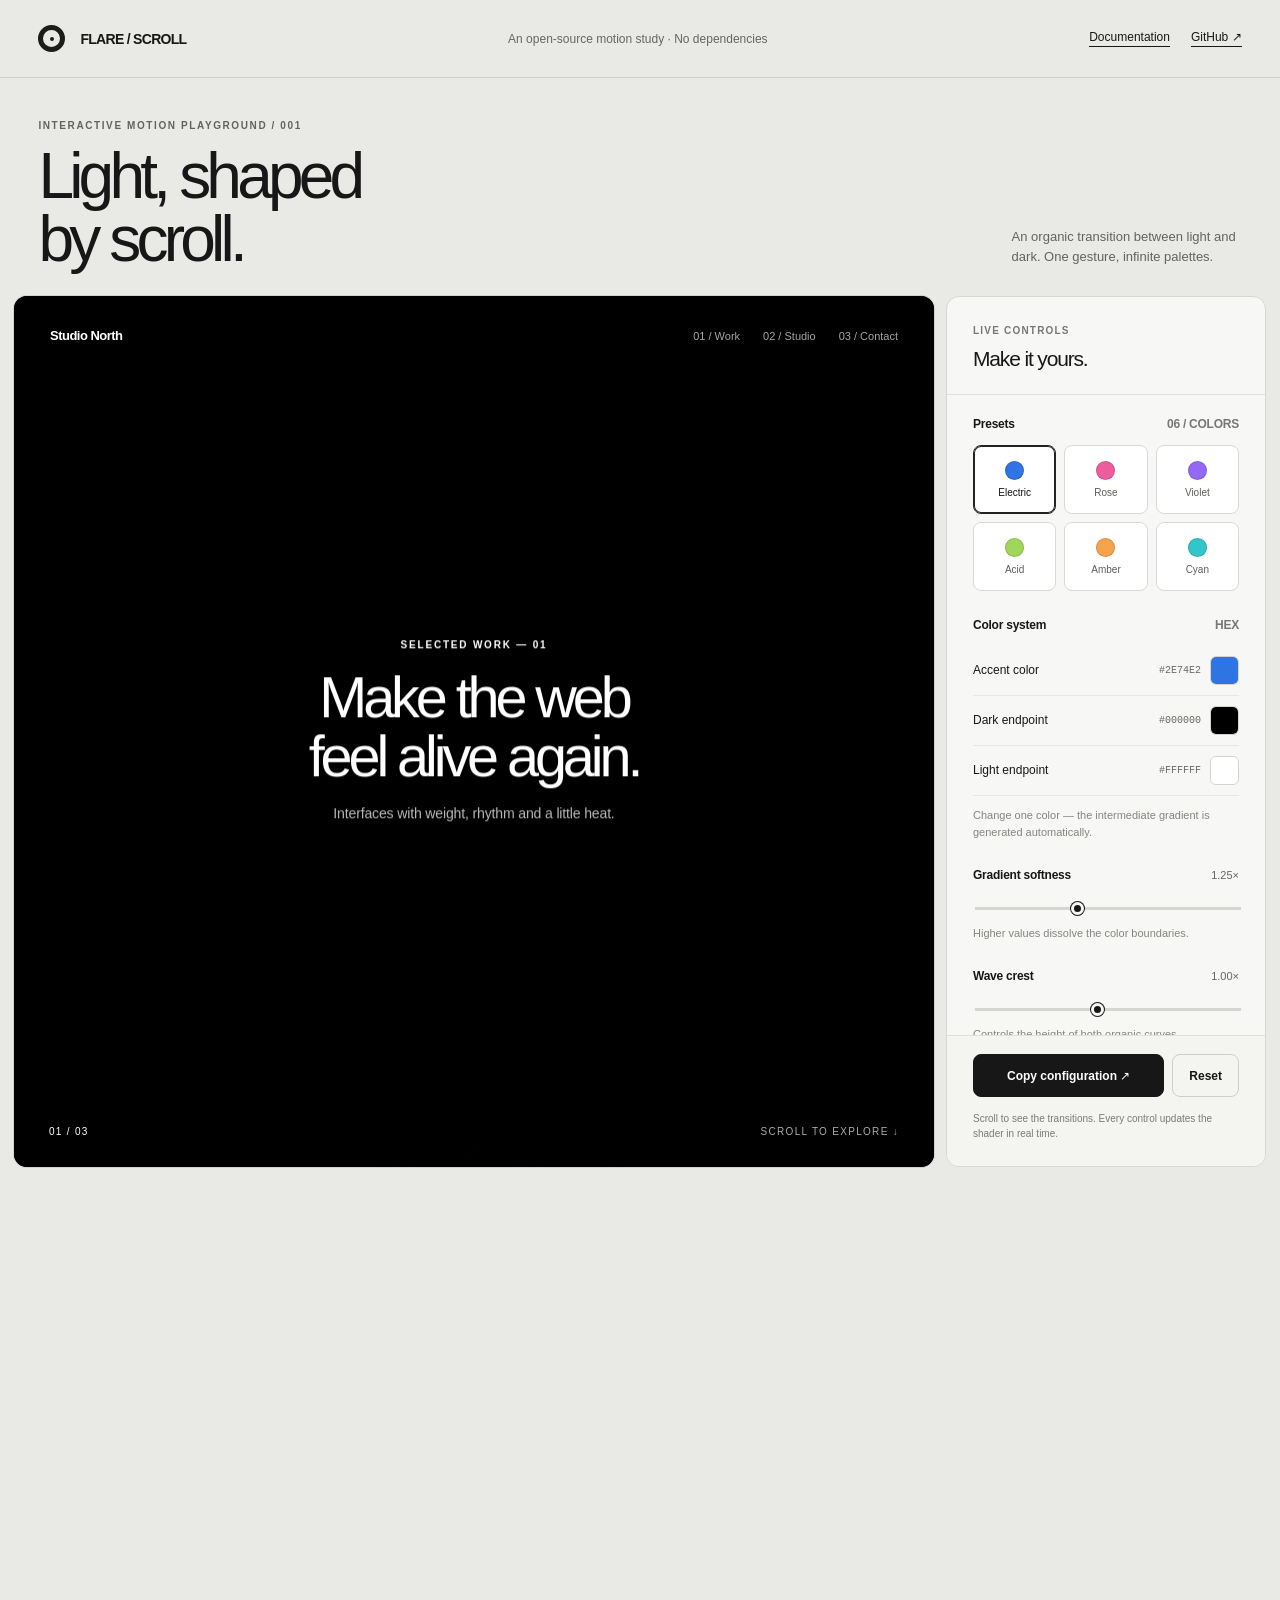
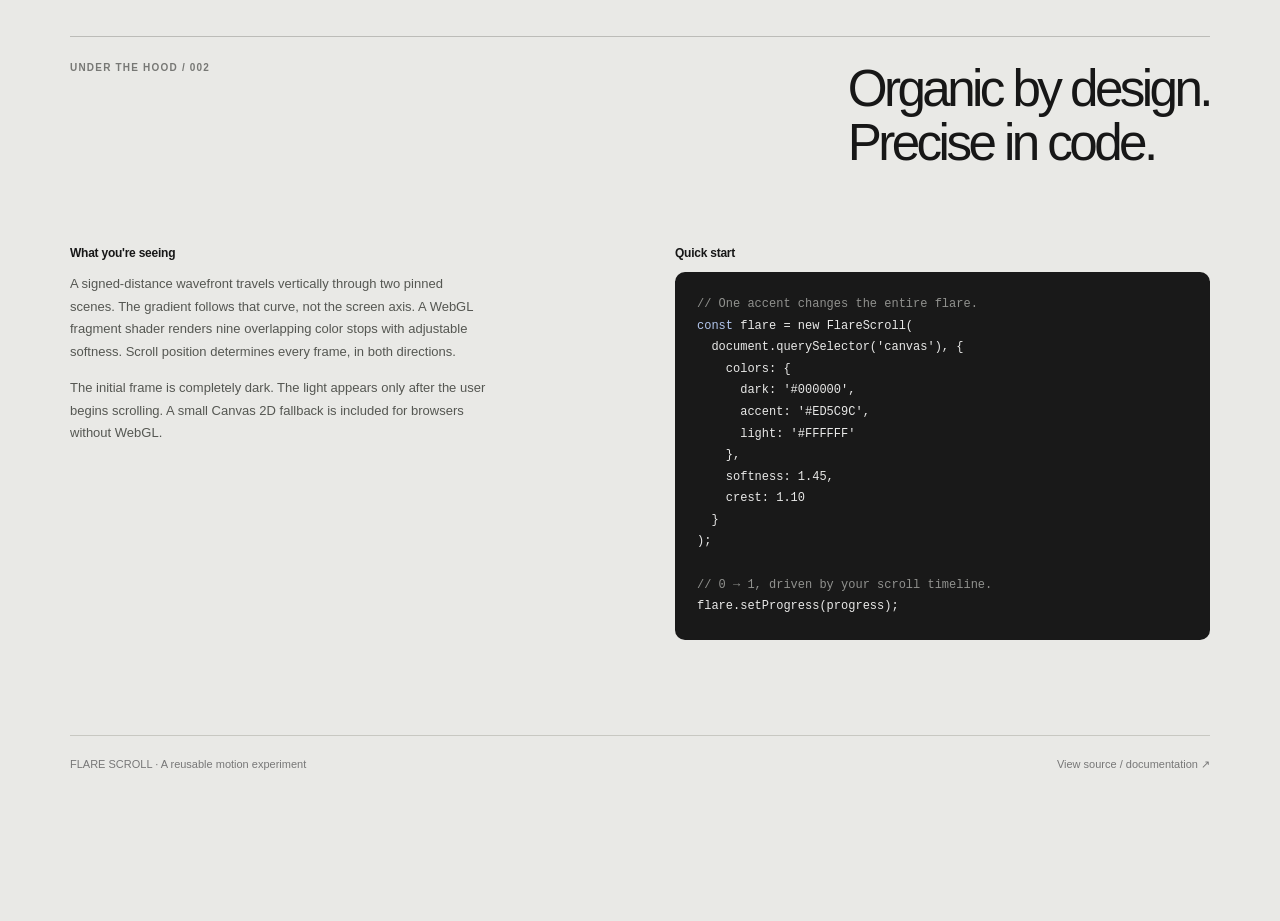
==== skills/flare-scroll/demo/index.html @ 9f3a473c "feat(flare-scroll): add customizable wave effect — demo/index.html" ====
<!doctype html>
<html lang="en">
<head>
  <meta charset="utf-8">
  <meta name="viewport" content="width=device-width, initial-scale=1">
  <meta name="theme-color" content="#e9e9e6">
  <meta name="description" content="Flare Scroll — a customizable, scroll-driven light wave. Explore palettes, adjust the crest, and copy the configuration.">
  <title>Flare Scroll — Interactive Motion Playground</title>
  <style>
    :root{font-family:Arial,Helvetica,sans-serif;color:#171717;background:#e9e9e6;font-synthesis:none;-webkit-font-smoothing:antialiased}
    *{box-sizing:border-box}html{scroll-behavior:auto}body{margin:0;overflow-x:hidden}button,input{font:inherit}button{cursor:pointer}a{color:inherit;text-decoration:none}
    :focus-visible{outline:2px solid #4067cc;outline-offset:4px}
    .topbar{height:78px;padding:0 clamp(20px,3vw,50px);display:flex;align-items:center;justify-content:space-between;gap:24px;border-bottom:1px solid #cececa}
    .identity{display:flex;align-items:center;gap:15px;font-weight:750;font-size:14px;letter-spacing:-.05em}.mark{width:27px;height:27px;border-radius:50%;border:5px solid #1c1c1b;display:block;position:relative}.mark:after{content:"";position:absolute;width:4px;height:4px;background:#1c1c1b;top:50%;left:50%;border-radius:50%;transform:translate(-50%,-50%)}
    .topbar-note{font-size:12px;color:#666762}.topbar-right{display:flex;align-items:center;gap:21px}.topbar-right a{font-size:12px;border-bottom:1px solid currentColor;padding-bottom:2px}
    .intro{padding:42px clamp(20px,3vw,50px) 26px;display:flex;align-items:end;justify-content:space-between;gap:24px}
    .intro h1{font-size:clamp(38px,5vw,78px);line-height:.98;font-weight:500;letter-spacing:-.075em;margin:0}.intro .descriptor{max-width:230px;font-size:13px;color:#62645f;line-height:1.55;margin-bottom:3px}
    .overline{color:#62645f;font-size:10px;text-transform:uppercase;letter-spacing:.16em;font-weight:700;margin-bottom:14px}
    .demo-track{height:490svh;position:relative;padding:0 14px}.demo-shell{height:calc(100svh - 29px);position:sticky;top:14px;display:grid;grid-template-columns:minmax(0,1fr) 320px;gap:12px}
    .scene{min-width:0;position:relative;overflow:hidden;isolation:isolate;border-radius:13px;background:#000;box-shadow:0 0 0 1px rgba(0,0,0,.1)}
    .scene canvas{position:absolute;inset:0;width:100%;height:100%;display:block}
    .scene-head{position:absolute;inset:0 0 auto;z-index:4;display:flex;align-items:center;justify-content:space-between;gap:20px;padding:32px 36px;color:var(--ink,#fff)}
    .scene-brand{font-size:13px;letter-spacing:-.04em;font-weight:700}.scene-nav{display:flex;gap:23px;font-size:11px}.scene-nav a{opacity:.65}.scene-nav a:hover{opacity:1}
    .scene-copy{position:absolute;z-index:2;top:50%;left:50%;width:min(90%,720px);text-align:center;transform:translate3d(-50%,-50%,0);opacity:0;pointer-events:none;will-change:opacity,transform,filter}
    .scene-copy.light{color:#fff}.scene-copy.dark{color:#0a0a0a}.scene-eyebrow{font-size:10px;text-transform:uppercase;letter-spacing:.18em;font-weight:700;margin:0 0 18px}
    .scene-copy h2{font-size:clamp(36px,4.5vw,78px);line-height:1.03;letter-spacing:-.071em;font-weight:500;margin:0}.scene-copy p:last-child{font-size:clamp(12px,1.1vw,15px);opacity:.72;letter-spacing:-.012em;line-height:1.55;margin:16px auto 0}
    .scene-footer{position:absolute;z-index:4;bottom:30px;left:35px;right:35px;display:flex;justify-content:space-between;color:var(--ink,#fff);gap:20px;font-size:10px;text-transform:uppercase;letter-spacing:.13em}.scene-footer span:last-child{opacity:.67}
    .panel{background:#f7f7f5;border:1px solid #d6d6d2;border-radius:13px;display:flex;flex-direction:column;overflow:hidden}
    .panel-top{padding:28px 26px 22px;border-bottom:1px solid #dfdfdb;display:flex;justify-content:space-between;align-items:start;gap:12px}
    .panel-top h2{margin:0;font-size:21px;line-height:1.15;font-weight:500;letter-spacing:-.055em}.micro{font-size:10px;color:#777875;letter-spacing:.12em;text-transform:uppercase;font-weight:700}
    .panel-body{padding:22px 26px;overflow:auto;flex:1;scrollbar-width:thin}.field{margin-bottom:27px}.field-title{display:flex;align-items:center;justify-content:space-between;margin-bottom:14px;gap:12px}
    .field-title label,.field-title span{font-size:12px;font-weight:650;letter-spacing:-.02em}.field-title output{font-size:11px;font-variant-numeric:tabular-nums;color:#666}
    .preset-grid{display:grid;grid-template-columns:repeat(3,1fr);gap:8px}.preset{border:1px solid #d9d9d5;background:#fff;border-radius:8px;padding:10px 6px 9px;text-align:center;min-height:69px;display:flex;flex-direction:column;align-items:center;justify-content:center;gap:7px;font-size:10px;color:#5d5e5a;transition:border-color .15s}
    .preset:hover{border-color:#9a9a96}.preset[aria-pressed=true]{border-color:#222;box-shadow:inset 0 0 0 1px #222;color:#151515}.swatch{width:19px;height:19px;border-radius:50%;display:block;border:1px solid rgba(0,0,0,.13)}
    .color-row{display:grid;grid-template-columns:1fr auto;align-items:center;padding:10px 0;border-bottom:1px solid #e7e7e3;gap:12px}.color-row label{font-size:12px}.color-item{display:flex;align-items:center;gap:9px}.hex-text{font-family:ui-monospace,Menlo,monospace;font-size:10px;color:#686864}.color-input{appearance:none;padding:0;border:1px solid #d3d3cf;width:29px;height:29px;border-radius:6px;overflow:hidden;background:none;cursor:pointer}.color-input::-webkit-color-swatch-wrapper{padding:0}.color-input::-webkit-color-swatch{border:0;border-radius:4px}.color-input::-moz-color-swatch{border:0}
    .range{appearance:none;width:100%;height:3px;background:#d5d5d2;outline:none;border-radius:0;cursor:pointer;accent-color:#252525}.range::-webkit-slider-thumb{appearance:none;width:13px;height:13px;background:#171717;border-radius:50%;border:3px solid #f7f7f5;box-shadow:0 0 0 1px #171717}.range::-moz-range-thumb{width:10px;height:10px;background:#171717;border-radius:50%;border:2px solid #f7f7f5}
    .field-hint{font-size:11px;color:#858681;line-height:1.55;margin-top:11px}
    .panel-bottom{padding:18px 26px 25px;border-top:1px solid #dfdfdb;background:#f4f4f1}.btn-row{display:grid;grid-template-columns:1fr auto;gap:8px}.primary,.secondary,.toggle-panel{min-height:43px;border-radius:8px;font-size:12px;font-weight:650}.primary{border:1px solid #171717;background:#171717;color:#fff}.primary:hover{background:#303030}.secondary{border:1px solid #cececa;background:transparent;color:#171717;padding:0 16px}.secondary:hover{background:#e9e9e5}
    #close-panel{display:none}.panel-footnote{font-size:10px;line-height:1.5;color:#7a7b76;margin:14px 0 0}.toggle-panel{display:none}
    .track-anchor{position:absolute;left:0;height:1px;width:1px;pointer-events:none}.track-anchor.one{top:0}.track-anchor.two{top:43%}.track-anchor.three{top:84%}
    .docs{max-width:1200px;margin:0 auto;padding:130px 30px 150px}.docs-head{border-top:1px solid #bcbcb8;padding-top:25px;display:flex;justify-content:space-between;gap:30px}.docs h2{margin:0;font-size:clamp(32px,4vw,60px);line-height:1.04;letter-spacing:-.07em;font-weight:500;max-width:650px}.docs-body{display:grid;grid-template-columns:1fr 1fr;gap:70px;margin-top:65px}.docs-body p{font-size:13px;line-height:1.75;color:#555752;max-width:420px}.docs-body h3{font-size:12px;letter-spacing:-.02em}.code-box{background:#191919;color:#e9e9e8;border-radius:10px;padding:22px;font-size:12px;overflow:auto;line-height:1.8;font-family:ui-monospace,SFMono-Regular,Menlo,monospace;white-space:pre}.code-box .c{color:#90918e}.code-box .k{color:#b2c6ed}.bottom-line{border-top:1px solid #c8c8c2;padding-top:22px;margin-top:95px;display:flex;justify-content:space-between;gap:20px;font-size:11px;color:#777}
    @media(max-width:990px){.demo-shell{grid-template-columns:minmax(0,1fr) 290px}.scene-head{padding:24px}.scene-footer{left:24px;right:24px}.intro .descriptor{max-width:190px}.panel-top,.panel-body,.panel-bottom{padding-left:18px;padding-right:18px}}
    @media(max-width:760px){.topbar{height:64px;padding:0 18px}.topbar-note{display:none}.intro{padding:31px 18px 25px}.intro h1{font-size:clamp(40px,9vw,60px)}.intro .descriptor{display:none}.demo-track{padding:0 8px}.demo-shell{grid-template-columns:1fr;height:calc(100svh - 16px);top:8px}.scene{border-radius:11px}.scene-head{padding:22px}.scene-footer{bottom:25px;left:22px;right:22px}.scene-copy h2{font-size:clamp(36px,8.2vw,64px)}.panel{position:absolute;z-index:10;right:10px;left:10px;bottom:10px;top:auto;max-height:calc(100% - 30px);transform:translateY(calc(100% + 16px));transition:transform .24s ease;box-shadow:0 16px 50px rgba(0,0,0,.28)}.panel.open{transform:translateY(0)}.panel-body{max-height:55svh}.toggle-panel{display:block;position:absolute;z-index:9;bottom:18px;left:50%;transform:translateX(-50%);padding:0 19px;color:#191919;background:#f7f7f5;border:1px solid #bbbdb9;box-shadow:0 4px 20px rgba(0,0,0,.16)}.toggle-panel[aria-expanded=true]{visibility:hidden}#close-panel{display:block}.panel-top{padding-top:20px}.docs{padding:90px 20px}.docs-body{grid-template-columns:1fr;gap:26px;margin-top:35px}.docs-head{display:block}.docs h2{margin-top:20px}}
    @media(prefers-reduced-motion:reduce){.panel{transition:none}.preset{transition:none}}
  </style>
</head>
<body>
  <header class="topbar"><div class="identity"><span class="mark" aria-hidden="true"></span><span>FLARE / SCROLL</span></div><div class="topbar-note">An open-source motion study · No dependencies</div><div class="topbar-right"><a href="#how-it-works">Documentation</a><a href="https://github.com/annademeshko/vibecoding-toolkit/tree/main/skills/flare-scroll" target="_blank" rel="noopener noreferrer">GitHub ↗</a></div></header>
  <div class="intro"><div><div class="overline">Interactive motion playground / 001</div><h1>Light, shaped<br>by scroll.</h1></div><div class="descriptor">An organic transition between light and dark. One gesture, infinite palettes.</div></div>
  <section class="demo-track" id="track" aria-label="Scroll animation playground">
    <span class="track-anchor one" id="scene-one"></span><span class="track-anchor two" id="scene-two"></span><span class="track-anchor three" id="scene-three"></span>
    <div class="demo-shell">
      <div class="scene" id="scene"><canvas id="flare" aria-hidden="true"></canvas>
        <div class="scene-head" id="scene-head"><div class="scene-brand">Studio North</div><nav class="scene-nav" aria-label="Demo scenes"><a href="#scene-one">01 / Work</a><a href="#scene-two">02 / Studio</a><a href="#scene-three">03 / Contact</a></nav></div>
        <div class="scene-copy light" id="copy-1"><p class="scene-eyebrow">Selected work — 01</p><h2>Make the web<br>feel alive again.</h2><p>Interfaces with weight, rhythm and a little heat.</p></div>
        <div class="scene-copy dark" id="copy-2"><p class="scene-eyebrow">Studio notes — 02</p><h2>For people who<br>sweat the details.</h2><p>The small things are the big things.</p></div>
        <div class="scene-copy light" id="copy-3"><p class="scene-eyebrow">Next chapter — 03</p><h2>Good things<br>take shape.</h2><p>Feel the difference when everything flows.</p></div>
        <div class="scene-footer" id="scene-footer"><span id="scene-index">01 / 03</span><span id="scene-status">Scroll to explore ↓</span></div>
      </div>
      <button type="button" class="toggle-panel" id="toggle-panel" aria-expanded="false" aria-controls="controls">Customize effect ↗</button>
      <aside class="panel" id="controls" aria-label="Effect settings">
        <div class="panel-top"><div><div class="micro" style="margin-bottom:11px">Live controls</div><h2>Make it yours.</h2></div><button class="secondary" id="close-panel" type="button" style="padding:0 10px;min-height:29px" aria-label="Close controls">×</button></div>
        <div class="panel-body">
          <section class="field" aria-labelledby="palettes-label"><div class="field-title"><span id="palettes-label">Presets</span><span class="micro">06 / colors</span></div><div class="preset-grid" id="presets">
            <button class="preset" type="button" data-preset="blue" aria-pressed="true"><span class="swatch" style="background:#2e74e2"></span>Electric</button>
            <button class="preset" type="button" data-preset="rose" aria-pressed="false"><span class="swatch" style="background:#ed5c9c"></span>Rose</button>
            <button class="preset" type="button" data-preset="violet" aria-pressed="false"><span class="swatch" style="background:#9368f5"></span>Violet</button>
            <button class="preset" type="button" data-preset="acid" aria-pressed="false"><span class="swatch" style="background:#a1d65b"></span>Acid</button>
            <button class="preset" type="button" data-preset="amber" aria-pressed="false"><span class="swatch" style="background:#f5a34c"></span>Amber</button>
            <button class="preset" type="button" data-preset="cyan" aria-pressed="false"><span class="swatch" style="background:#32c6cb"></span>Cyan</button>
          </div></section>
          <section class="field" aria-label="Custom colors"><div class="field-title"><span>Color system</span><span class="micro">HEX</span></div>
            <div class="color-row"><label for="accent">Accent color</label><div class="color-item"><span class="hex-text" id="accent-hex">#2E74E2</span><input class="color-input" type="color" id="accent" value="#2e74e2"></div></div>
            <div class="color-row"><label for="dark">Dark endpoint</label><div class="color-item"><span class="hex-text" id="dark-hex">#000000</span><input class="color-input" type="color" id="dark" value="#000000"></div></div>
            <div class="color-row"><label for="light">Light endpoint</label><div class="color-item"><span class="hex-text" id="light-hex">#FFFFFF</span><input class="color-input" type="color" id="light" value="#ffffff"></div></div>
            <p class="field-hint">Change one color — the intermediate gradient is generated automatically.</p>
          </section>
          <section class="field"><div class="field-title"><label for="softness">Gradient softness</label><output id="softness-value" for="softness">1.25×</output></div><input class="range" id="softness" type="range" min="0.55" max="2.4" value="1.25" step="0.05"><p class="field-hint">Higher values dissolve the color boundaries.</p></section>
          <section class="field" style="margin-bottom:4px"><div class="field-title"><label for="crest">Wave crest</label><output id="crest-value" for="crest">1.00×</output></div><input class="range" id="crest" type="range" min="0.45" max="1.65" value="1" step="0.05"><p class="field-hint">Controls the height of both organic curves.</p></section>
        </div>
        <div class="panel-bottom"><div class="btn-row"><button class="primary" id="copy-config" type="button">Copy configuration ↗</button><button class="secondary" id="reset" type="button">Reset</button></div><p class="panel-footnote">Scroll to see the transitions. Every control updates the shader in real time.</p></div>
      </aside>
    </div>
  </section>
  <section class="docs" id="how-it-works"><div class="docs-head"><span class="micro">Under the hood / 002</span><h2>Organic by design.<br>Precise in code.</h2></div>
    <div class="docs-body"><div><h3>What you're seeing</h3><p>A signed-distance wavefront travels vertically through two pinned scenes. The gradient follows that curve, not the screen axis. A WebGL fragment shader renders nine overlapping color stops with adjustable softness. Scroll position determines every frame, in both directions.</p><p>The initial frame is completely dark. The light appears only after the user begins scrolling. A small Canvas 2D fallback is included for browsers without WebGL.</p></div>
      <div><h3>Quick start</h3><div class="code-box"><span class="c">// One accent changes the entire flare.</span>
<span class="k">const</span> flare = new FlareScroll(
  document.querySelector('canvas'), {
    colors: {
      dark: '#000000',
      accent: '#ED5C9C',
      light: '#FFFFFF'
    },
    softness: 1.45,
    crest: 1.10
  }
);

<span class="c">// 0 → 1, driven by your scroll timeline.</span>
flare.setProgress(progress);</div></div></div>
    <div class="bottom-line"><span>FLARE SCROLL · A reusable motion experiment</span><a href="https://github.com/annademeshko/vibecoding-toolkit/tree/main/skills/flare-scroll" target="_blank" rel="noopener noreferrer">View source / documentation ↗</a></div>
  </section>
  <script src="../src/flare-scroll.js"></script>
  <script>
    (()=>{
      'use strict';
      const $=id=>document.getElementById(id);
      const presets={blue:'#2E74E2',rose:'#ED5C9C',violet:'#9368F5',acid:'#A1D65B',amber:'#F5A34C',cyan:'#32C6CB'};
      const colors={dark:'#000000',accent:'#2E74E2',light:'#FFFFFF'};
      const engine=new FlareScroll($('flare'),{colors});
      const track=$('track'),head=$('scene-head'),footer=$('scene-footer'),scenes=[$('copy-1'),$('copy-2'),$('copy-3')];
      const reduceMotion=window.matchMedia('(prefers-reduced-motion: reduce)').matches;
      const clamp=(n,a=0,b=1)=>Math.max(a,Math.min(b,n));
      const ease=(a,b,p)=>{let t=clamp((p-a)/(b-a));return t*t*(3-2*t)};
      let target=0,progress=0,previous=0;
      function updateTarget(){
        const rect=track.getBoundingClientRect();
        target=clamp(-rect.top/Math.max(1,rect.height-window.innerHeight));
      }
      function position(el,opacity,move,blur,scale=1){
        el.style.opacity=opacity.toFixed(3);
        el.style.transform=`translate3d(-50%,calc(-50% + ${move.toFixed(1)}px),0) scale(${scale})`;
        el.style.filter=`blur(${blur.toFixed(2)}px)`;
        el.setAttribute('aria-hidden',opacity<.04?'true':'false');
      }
      function setCopy(p){
        const h=ease(.105,.294,p);position(scenes[0],1-ease(.13,.25,p),-230*h,0);
        const in2=ease(.392,.463,p),out2=ease(.551,.630,p);
        position(scenes[1],in2*(1-out2),46*(1-in2)-210*out2,18*(1-in2)+4*out2,.982+.018*in2);
        const in3=ease(.745,.838,p);position(scenes[2],in3,35*(1-in3),20*(1-in3),.98+.02*in3);
        const ink=p>=.411&&p<.792?'#151515':'#FFFFFF';
        head.style.setProperty('--ink',ink);footer.style.setProperty('--ink',ink);
        $('scene-index').textContent=p<.43?'01 / 03':p<.81?'02 / 03':'03 / 03';
        $('scene-status').textContent=p<.025?'SCROLL TO EXPLORE ↓':p>=.98?'END OF TRANSITION':'SCROLL DRIVEN / '+Math.round(p*100)+'%';
      }
      function frame(now){
        const dt=Math.min(64,now-(previous||now));previous=now;
        const blend=reduceMotion?1:1-Math.exp(-dt/1000*12.5);
        progress+=(target-progress)*blend;
        if(Math.abs(target-progress)<.0001)progress=target;
        engine.setProgress(progress);setCopy(progress);requestAnimationFrame(frame);
      }
      const labels=['dark','accent','light'];
      function syncColors(){
        engine.setColors(colors);
        labels.forEach(k=>{$(k).value=colors[k];$(k+'-hex').textContent=colors[k].toUpperCase()});
        document.querySelectorAll('[data-preset]').forEach(b=>b.setAttribute('aria-pressed',String(colors.accent.toLowerCase()===presets[b.dataset.preset].toLowerCase())));
      }
      labels.forEach(k=>$(k).addEventListener('input',e=>{colors[k]=e.target.value.toUpperCase();syncColors()}));
      document.querySelectorAll('[data-preset]').forEach(b=>b.addEventListener('click',()=>{colors.accent=presets[b.dataset.preset];syncColors()}));
      $('softness').addEventListener('input',e=>{engine.setSoftness(e.target.value);$('softness-value').value=Number(e.target.value).toFixed(2)+'×'});
      $('crest').addEventListener('input',e=>{engine.setCrest(e.target.value);$('crest-value').value=Number(e.target.value).toFixed(2)+'×'});
      $('reset').addEventListener('click',()=>{
        Object.assign(colors,{dark:'#000000',accent:'#2E74E2',light:'#FFFFFF'});
        $('softness').value=1.25;$('crest').value=1;
        $('softness-value').value='1.25×';$('crest-value').value='1.00×';
        engine.setSoftness(1.25).setCrest(1);syncColors();
      });
      $('copy-config').addEventListener('click',async()=>{
        const s=`const flare = new FlareScroll(document.querySelector('#flare'), {\n  colors: ${JSON.stringify(colors,null,2).replace(/\n/g,'\n  ')},\n  softness: ${Number($('softness').value).toFixed(2)},\n  crest: ${Number($('crest').value).toFixed(2)}\n});\n// Update on scroll: flare.setProgress(progress);`;
        try{await navigator.clipboard.writeText(s);$('copy-config').textContent='Copied ✓'}
        catch(err){const t=document.createElement('textarea');t.value=s;document.body.append(t);t.select();document.execCommand('copy');t.remove();$('copy-config').textContent='Copied ✓'}
        setTimeout(()=>$('copy-config').textContent='Copy configuration ↗',1700);
      });
      const toggle=$('toggle-panel'),panel=$('controls');
      function panelOpen(open){panel.classList.toggle('open',open);toggle.setAttribute('aria-expanded',String(open));if(open)$('accent').focus();else toggle.focus();}
      toggle.addEventListener('click',()=>panelOpen(true));$('close-panel').addEventListener('click',()=>panelOpen(false));
      document.addEventListener('keydown',e=>{if(e.key==='Escape'&&panel.classList.contains('open'))panelOpen(false)});
      window.addEventListener('scroll',updateTarget,{passive:true});
      window.addEventListener('resize',()=>{engine.resize();updateTarget()},{passive:true});
      if('ResizeObserver'in window)new ResizeObserver(()=>engine.resize()).observe($('scene'));
      document.addEventListener('visibilitychange',()=>{previous=0});
      updateTarget();progress=target;setCopy(progress);requestAnimationFrame(frame);
    })();
  </script>
</body>
</html>
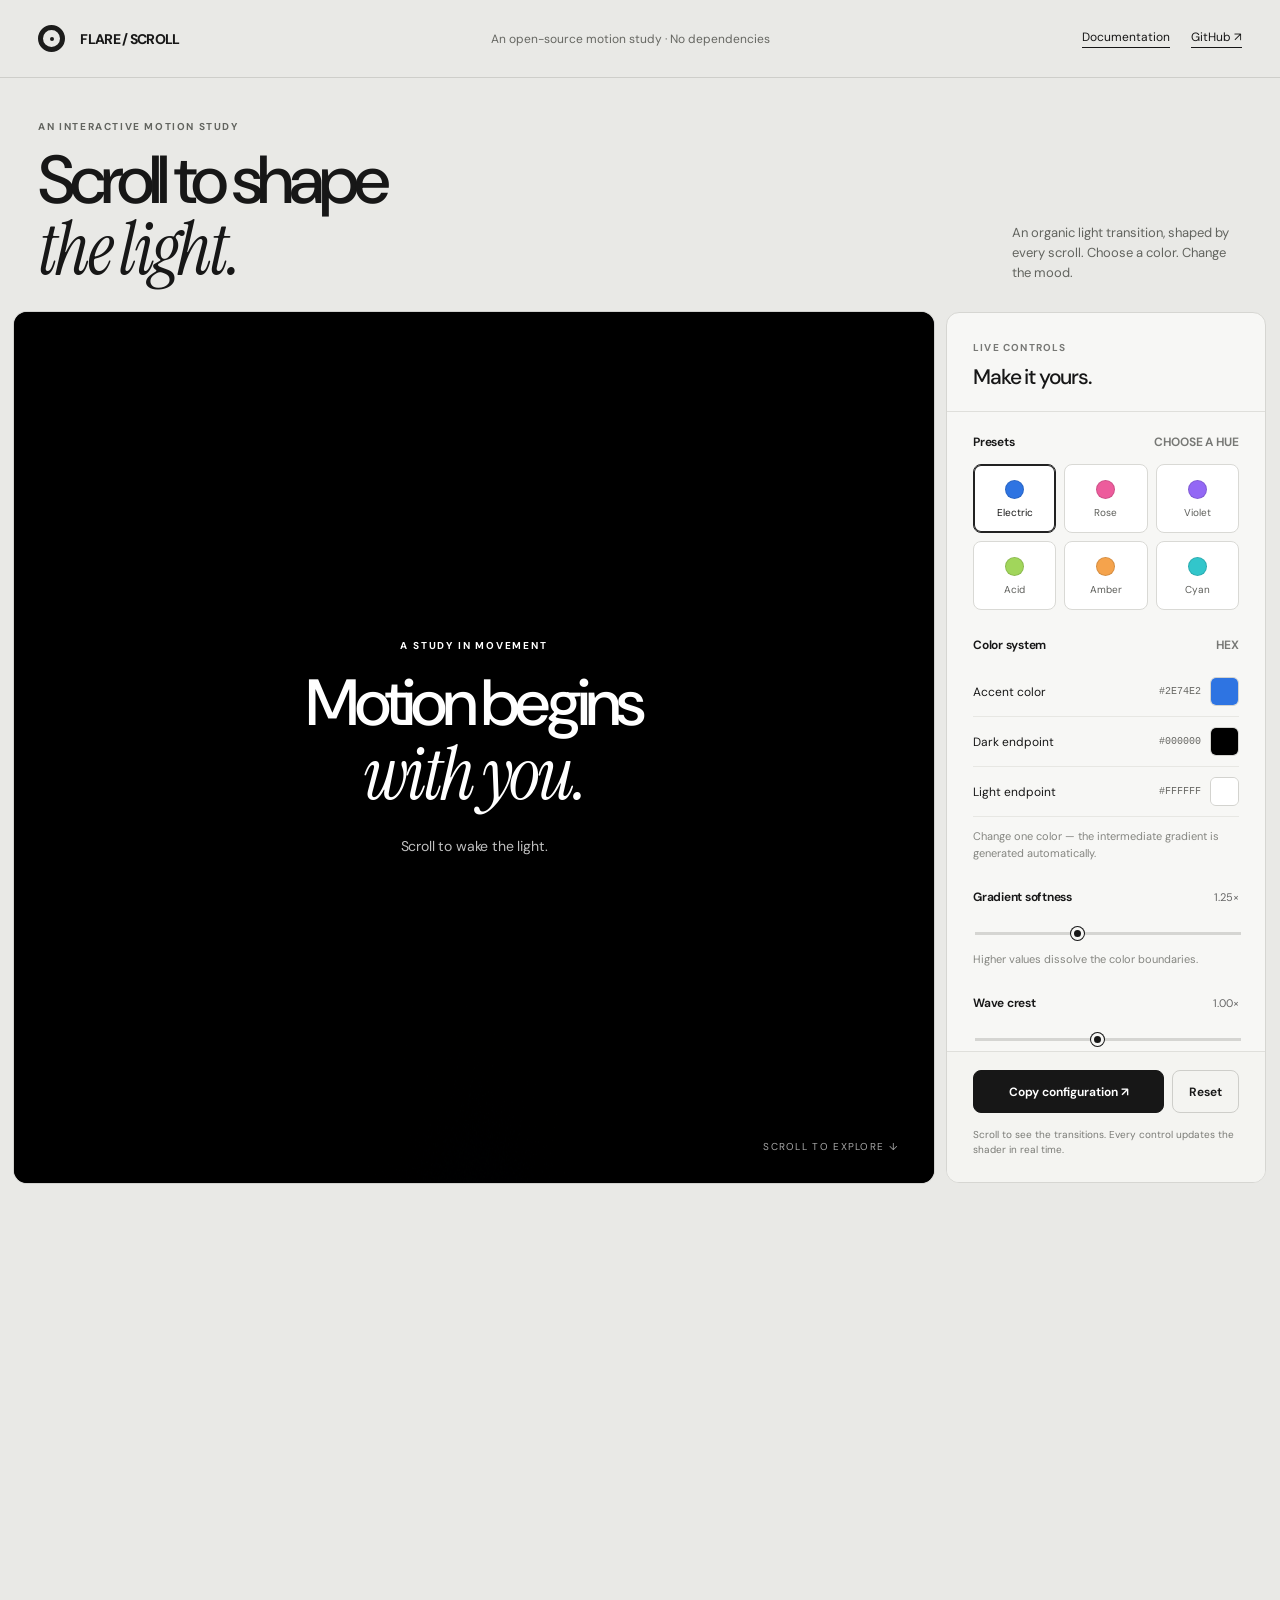
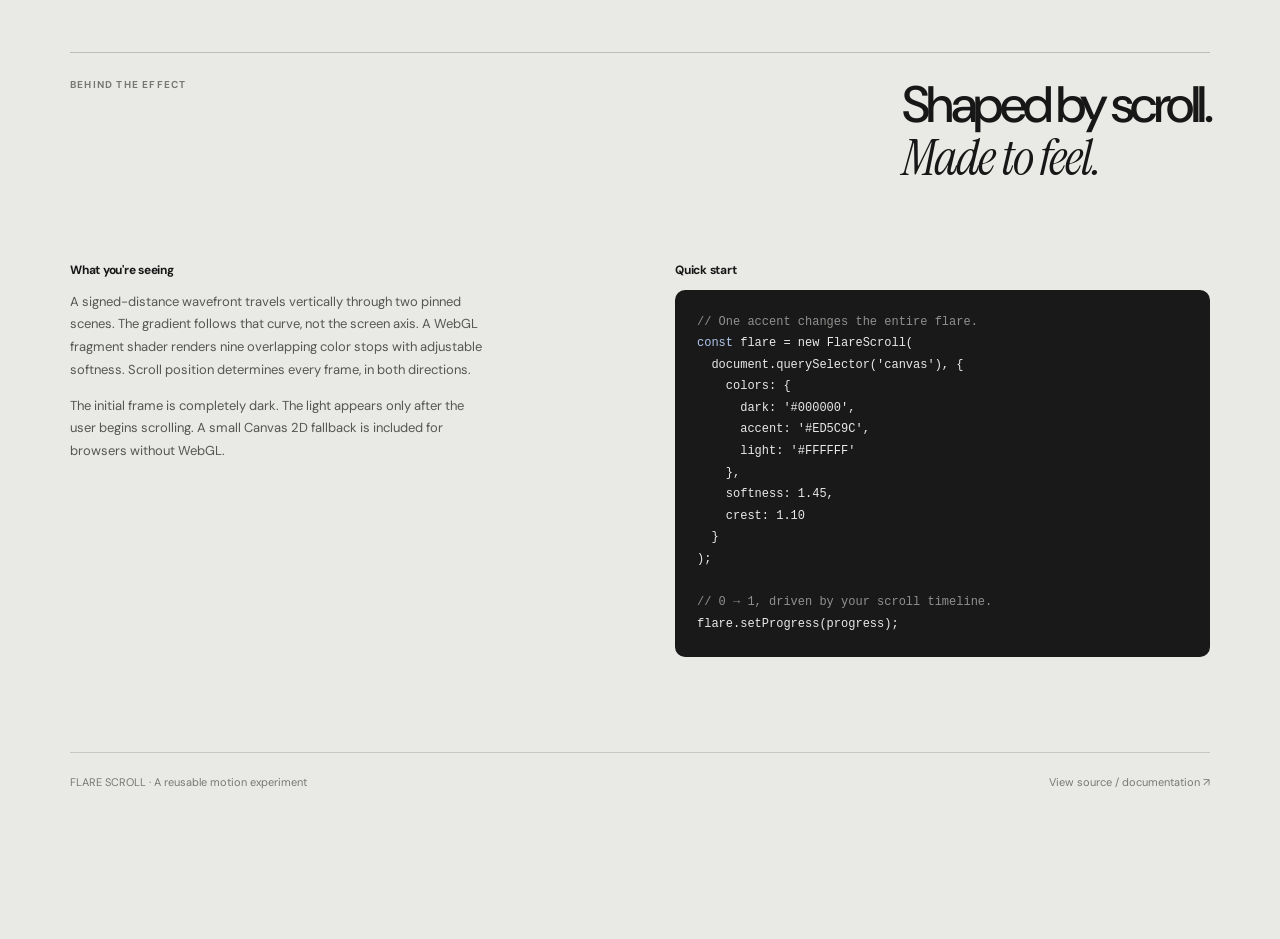
==== commit 269308a7: "refine flare scroll demo typography and editorial copy" ====
--- a/skills/flare-scroll/demo/index.html
+++ b/skills/flare-scroll/demo/index.html
@@ -6,25 +6,28 @@
   <meta name="theme-color" content="#e9e9e6">
   <meta name="description" content="Flare Scroll — a customizable, scroll-driven light wave. Explore palettes, adjust the crest, and copy the configuration.">
   <title>Flare Scroll — Interactive Motion Playground</title>
+  <link rel="preconnect" href="https://fonts.googleapis.com">
+  <link rel="preconnect" href="https://fonts.gstatic.com" crossorigin>
+  <link href="https://fonts.googleapis.com/css2?family=DM+Sans:wght@400;500;600;700&family=Instrument+Serif:ital@0;1&display=swap" rel="stylesheet">
   <style>
-    :root{font-family:Arial,Helvetica,sans-serif;color:#171717;background:#e9e9e6;font-synthesis:none;-webkit-font-smoothing:antialiased}
+    :root{font-family:"DM Sans",Arial,Helvetica,sans-serif;color:#171717;background:#e9e9e6;font-synthesis:none;-webkit-font-smoothing:antialiased}
     *{box-sizing:border-box}html{scroll-behavior:auto}body{margin:0;overflow-x:hidden}button,input{font:inherit}button{cursor:pointer}a{color:inherit;text-decoration:none}
     :focus-visible{outline:2px solid #4067cc;outline-offset:4px}
     .topbar{height:78px;padding:0 clamp(20px,3vw,50px);display:flex;align-items:center;justify-content:space-between;gap:24px;border-bottom:1px solid #cececa}
     .identity{display:flex;align-items:center;gap:15px;font-weight:750;font-size:14px;letter-spacing:-.05em}.mark{width:27px;height:27px;border-radius:50%;border:5px solid #1c1c1b;display:block;position:relative}.mark:after{content:"";position:absolute;width:4px;height:4px;background:#1c1c1b;top:50%;left:50%;border-radius:50%;transform:translate(-50%,-50%)}
     .topbar-note{font-size:12px;color:#666762}.topbar-right{display:flex;align-items:center;gap:21px}.topbar-right a{font-size:12px;border-bottom:1px solid currentColor;padding-bottom:2px}
     .intro{padding:42px clamp(20px,3vw,50px) 26px;display:flex;align-items:end;justify-content:space-between;gap:24px}
-    .intro h1{font-size:clamp(38px,5vw,78px);line-height:.98;font-weight:500;letter-spacing:-.075em;margin:0}.intro .descriptor{max-width:230px;font-size:13px;color:#62645f;line-height:1.55;margin-bottom:3px}
+    .intro h1{font-size:clamp(42px,5.3vw,84px);line-height:.99;font-weight:500;letter-spacing:-.075em;margin:0}.intro .descriptor{max-width:230px;font-size:13px;color:#62645f;line-height:1.55;margin-bottom:3px}
     .overline{color:#62645f;font-size:10px;text-transform:uppercase;letter-spacing:.16em;font-weight:700;margin-bottom:14px}
     .demo-track{height:490svh;position:relative;padding:0 14px}.demo-shell{height:calc(100svh - 29px);position:sticky;top:14px;display:grid;grid-template-columns:minmax(0,1fr) 320px;gap:12px}
     .scene{min-width:0;position:relative;overflow:hidden;isolation:isolate;border-radius:13px;background:#000;box-shadow:0 0 0 1px rgba(0,0,0,.1)}
     .scene canvas{position:absolute;inset:0;width:100%;height:100%;display:block}
-    .scene-head{position:absolute;inset:0 0 auto;z-index:4;display:flex;align-items:center;justify-content:space-between;gap:20px;padding:32px 36px;color:var(--ink,#fff)}
-    .scene-brand{font-size:13px;letter-spacing:-.04em;font-weight:700}.scene-nav{display:flex;gap:23px;font-size:11px}.scene-nav a{opacity:.65}.scene-nav a:hover{opacity:1}
     .scene-copy{position:absolute;z-index:2;top:50%;left:50%;width:min(90%,720px);text-align:center;transform:translate3d(-50%,-50%,0);opacity:0;pointer-events:none;will-change:opacity,transform,filter}
     .scene-copy.light{color:#fff}.scene-copy.dark{color:#0a0a0a}.scene-eyebrow{font-size:10px;text-transform:uppercase;letter-spacing:.18em;font-weight:700;margin:0 0 18px}
-    .scene-copy h2{font-size:clamp(36px,4.5vw,78px);line-height:1.03;letter-spacing:-.071em;font-weight:500;margin:0}.scene-copy p:last-child{font-size:clamp(12px,1.1vw,15px);opacity:.72;letter-spacing:-.012em;line-height:1.55;margin:16px auto 0}
-    .scene-footer{position:absolute;z-index:4;bottom:30px;left:35px;right:35px;display:flex;justify-content:space-between;color:var(--ink,#fff);gap:20px;font-size:10px;text-transform:uppercase;letter-spacing:.13em}.scene-footer span:last-child{opacity:.67}
+    .scene-copy h2{font-size:clamp(40px,5.1vw,88px);line-height:1.025;letter-spacing:-.073em;font-weight:500;margin:0}.scene-copy p:last-child{font-size:clamp(12px,1.1vw,15px);opacity:.75;letter-spacing:-.012em;line-height:1.6;margin:22px auto 0;max-width:350px}
+    .scene-footer{position:absolute;z-index:4;bottom:30px;left:35px;right:35px;display:flex;justify-content:flex-end;color:var(--ink,#fff);gap:20px;font-size:10px;text-transform:uppercase;letter-spacing:.13em}.scene-footer span{opacity:.65}
+    .intro h1 em,.scene-copy h2 em,.docs h2 em{font-family:"Instrument Serif", "Iowan Old Style", "Baskerville", Georgia,serif;font-weight:400;font-style:italic;letter-spacing:-.04em}
+    .intro h1 em{font-size:1.07em}.scene-copy h2 em{font-size:1.13em}
     .panel{background:#f7f7f5;border:1px solid #d6d6d2;border-radius:13px;display:flex;flex-direction:column;overflow:hidden}
     .panel-top{padding:28px 26px 22px;border-bottom:1px solid #dfdfdb;display:flex;justify-content:space-between;align-items:start;gap:12px}
     .panel-top h2{margin:0;font-size:21px;line-height:1.15;font-weight:500;letter-spacing:-.055em}.micro{font-size:10px;color:#777875;letter-spacing:.12em;text-transform:uppercase;font-weight:700}
@@ -39,29 +42,29 @@
     #close-panel{display:none}.panel-footnote{font-size:10px;line-height:1.5;color:#7a7b76;margin:14px 0 0}.toggle-panel{display:none}
     .track-anchor{position:absolute;left:0;height:1px;width:1px;pointer-events:none}.track-anchor.one{top:0}.track-anchor.two{top:43%}.track-anchor.three{top:84%}
     .docs{max-width:1200px;margin:0 auto;padding:130px 30px 150px}.docs-head{border-top:1px solid #bcbcb8;padding-top:25px;display:flex;justify-content:space-between;gap:30px}.docs h2{margin:0;font-size:clamp(32px,4vw,60px);line-height:1.04;letter-spacing:-.07em;font-weight:500;max-width:650px}.docs-body{display:grid;grid-template-columns:1fr 1fr;gap:70px;margin-top:65px}.docs-body p{font-size:13px;line-height:1.75;color:#555752;max-width:420px}.docs-body h3{font-size:12px;letter-spacing:-.02em}.code-box{background:#191919;color:#e9e9e8;border-radius:10px;padding:22px;font-size:12px;overflow:auto;line-height:1.8;font-family:ui-monospace,SFMono-Regular,Menlo,monospace;white-space:pre}.code-box .c{color:#90918e}.code-box .k{color:#b2c6ed}.bottom-line{border-top:1px solid #c8c8c2;padding-top:22px;margin-top:95px;display:flex;justify-content:space-between;gap:20px;font-size:11px;color:#777}
-    @media(max-width:990px){.demo-shell{grid-template-columns:minmax(0,1fr) 290px}.scene-head{padding:24px}.scene-footer{left:24px;right:24px}.intro .descriptor{max-width:190px}.panel-top,.panel-body,.panel-bottom{padding-left:18px;padding-right:18px}}
-    @media(max-width:760px){.topbar{height:64px;padding:0 18px}.topbar-note{display:none}.intro{padding:31px 18px 25px}.intro h1{font-size:clamp(40px,9vw,60px)}.intro .descriptor{display:none}.demo-track{padding:0 8px}.demo-shell{grid-template-columns:1fr;height:calc(100svh - 16px);top:8px}.scene{border-radius:11px}.scene-head{padding:22px}.scene-footer{bottom:25px;left:22px;right:22px}.scene-copy h2{font-size:clamp(36px,8.2vw,64px)}.panel{position:absolute;z-index:10;right:10px;left:10px;bottom:10px;top:auto;max-height:calc(100% - 30px);transform:translateY(calc(100% + 16px));transition:transform .24s ease;box-shadow:0 16px 50px rgba(0,0,0,.28)}.panel.open{transform:translateY(0)}.panel-body{max-height:55svh}.toggle-panel{display:block;position:absolute;z-index:9;bottom:18px;left:50%;transform:translateX(-50%);padding:0 19px;color:#191919;background:#f7f7f5;border:1px solid #bbbdb9;box-shadow:0 4px 20px rgba(0,0,0,.16)}.toggle-panel[aria-expanded=true]{visibility:hidden}#close-panel{display:block}.panel-top{padding-top:20px}.docs{padding:90px 20px}.docs-body{grid-template-columns:1fr;gap:26px;margin-top:35px}.docs-head{display:block}.docs h2{margin-top:20px}}
+    @media(max-width:990px){.demo-shell{grid-template-columns:minmax(0,1fr) 290px}.scene-footer{left:24px;right:24px}.intro .descriptor{max-width:190px}.panel-top,.panel-body,.panel-bottom{padding-left:18px;padding-right:18px}}
+    @media(max-width:760px){.topbar{height:64px;padding:0 18px}.topbar-note{display:none}.intro{padding:31px 18px 25px}.intro h1{font-size:clamp(40px,9vw,60px)}.intro .descriptor{display:none}.demo-track{padding:0 8px}.demo-shell{grid-template-columns:1fr;height:calc(100svh - 16px);top:8px}.scene{border-radius:11px}.scene-footer{bottom:25px;left:22px;right:22px}.scene-copy h2{font-size:clamp(38px,8.6vw,65px)}.panel{position:absolute;z-index:10;right:10px;left:10px;bottom:10px;top:auto;max-height:calc(100% - 30px);transform:translateY(calc(100% + 16px));transition:transform .24s ease;box-shadow:0 16px 50px rgba(0,0,0,.28)}.panel.open{transform:translateY(0)}.panel-body{max-height:55svh}.toggle-panel{display:block;position:absolute;z-index:9;bottom:18px;left:50%;transform:translateX(-50%);padding:0 19px;color:#191919;background:#f7f7f5;border:1px solid #bbbdb9;box-shadow:0 4px 20px rgba(0,0,0,.16)}.toggle-panel[aria-expanded=true]{visibility:hidden}#close-panel{display:block}.panel-top{padding-top:20px}.docs{padding:90px 20px}.docs-body{grid-template-columns:1fr;gap:26px;margin-top:35px}.docs-head{display:block}.docs h2{margin-top:20px}}
+    @media(max-width:380px){.scene-copy h2{font-size:36px}.scene-copy h2 em{font-size:1.08em}.scene-copy{width:94%}.scene-eyebrow{font-size:9px}}
     @media(prefers-reduced-motion:reduce){.panel{transition:none}.preset{transition:none}}
   </style>
 </head>
 <body>
   <header class="topbar"><div class="identity"><span class="mark" aria-hidden="true"></span><span>FLARE / SCROLL</span></div><div class="topbar-note">An open-source motion study · No dependencies</div><div class="topbar-right"><a href="#how-it-works">Documentation</a><a href="https://github.com/annademeshko/vibecoding-toolkit/tree/main/skills/flare-scroll" target="_blank" rel="noopener noreferrer">GitHub ↗</a></div></header>
-  <div class="intro"><div><div class="overline">Interactive motion playground / 001</div><h1>Light, shaped<br>by scroll.</h1></div><div class="descriptor">An organic transition between light and dark. One gesture, infinite palettes.</div></div>
+  <div class="intro"><div><div class="overline">An interactive motion study</div><h1>Scroll to shape<br><em>the light.</em></h1></div><div class="descriptor">An organic light transition, shaped by every scroll. Choose a color. Change the mood.</div></div>
   <section class="demo-track" id="track" aria-label="Scroll animation playground">
     <span class="track-anchor one" id="scene-one"></span><span class="track-anchor two" id="scene-two"></span><span class="track-anchor three" id="scene-three"></span>
     <div class="demo-shell">
       <div class="scene" id="scene"><canvas id="flare" aria-hidden="true"></canvas>
-        <div class="scene-head" id="scene-head"><div class="scene-brand">Studio North</div><nav class="scene-nav" aria-label="Demo scenes"><a href="#scene-one">01 / Work</a><a href="#scene-two">02 / Studio</a><a href="#scene-three">03 / Contact</a></nav></div>
-        <div class="scene-copy light" id="copy-1"><p class="scene-eyebrow">Selected work — 01</p><h2>Make the web<br>feel alive again.</h2><p>Interfaces with weight, rhythm and a little heat.</p></div>
-        <div class="scene-copy dark" id="copy-2"><p class="scene-eyebrow">Studio notes — 02</p><h2>For people who<br>sweat the details.</h2><p>The small things are the big things.</p></div>
-        <div class="scene-copy light" id="copy-3"><p class="scene-eyebrow">Next chapter — 03</p><h2>Good things<br>take shape.</h2><p>Feel the difference when everything flows.</p></div>
-        <div class="scene-footer" id="scene-footer"><span id="scene-index">01 / 03</span><span id="scene-status">Scroll to explore ↓</span></div>
+        <div class="scene-copy light" id="copy-1"><p class="scene-eyebrow">A study in movement</p><h2>Motion begins<br><em>with you.</em></h2><p>Scroll to wake the light.</p></div>
+        <div class="scene-copy dark" id="copy-2"><p class="scene-eyebrow">Light, in transition</p><h2>Between light<br><em>&amp; shadow.</em></h2><p>One wave, moving at your pace.</p></div>
+        <div class="scene-copy light" id="copy-3"><p class="scene-eyebrow">An open color system</p><h2>One wave.<br><em>Any color.</em></h2><p>Change the hue. Keep the flow.</p></div>
+        <div class="scene-footer" id="scene-footer"><span id="scene-status">Scroll to explore ↓</span></div>
       </div>
       <button type="button" class="toggle-panel" id="toggle-panel" aria-expanded="false" aria-controls="controls">Customize effect ↗</button>
       <aside class="panel" id="controls" aria-label="Effect settings">
         <div class="panel-top"><div><div class="micro" style="margin-bottom:11px">Live controls</div><h2>Make it yours.</h2></div><button class="secondary" id="close-panel" type="button" style="padding:0 10px;min-height:29px" aria-label="Close controls">×</button></div>
         <div class="panel-body">
-          <section class="field" aria-labelledby="palettes-label"><div class="field-title"><span id="palettes-label">Presets</span><span class="micro">06 / colors</span></div><div class="preset-grid" id="presets">
+          <section class="field" aria-labelledby="palettes-label"><div class="field-title"><span id="palettes-label">Presets</span><span class="micro">Choose a hue</span></div><div class="preset-grid" id="presets">
             <button class="preset" type="button" data-preset="blue" aria-pressed="true"><span class="swatch" style="background:#2e74e2"></span>Electric</button>
             <button class="preset" type="button" data-preset="rose" aria-pressed="false"><span class="swatch" style="background:#ed5c9c"></span>Rose</button>
             <button class="preset" type="button" data-preset="violet" aria-pressed="false"><span class="swatch" style="background:#9368f5"></span>Violet</button>
@@ -82,7 +85,7 @@
       </aside>
     </div>
   </section>
-  <section class="docs" id="how-it-works"><div class="docs-head"><span class="micro">Under the hood / 002</span><h2>Organic by design.<br>Precise in code.</h2></div>
+  <section class="docs" id="how-it-works"><div class="docs-head"><span class="micro">Behind the effect</span><h2>Shaped by scroll.<br><em>Made to feel.</em></h2></div>
     <div class="docs-body"><div><h3>What you're seeing</h3><p>A signed-distance wavefront travels vertically through two pinned scenes. The gradient follows that curve, not the screen axis. A WebGL fragment shader renders nine overlapping color stops with adjustable softness. Scroll position determines every frame, in both directions.</p><p>The initial frame is completely dark. The light appears only after the user begins scrolling. A small Canvas 2D fallback is included for browsers without WebGL.</p></div>
       <div><h3>Quick start</h3><div class="code-box"><span class="c">// One accent changes the entire flare.</span>
 <span class="k">const</span> flare = new FlareScroll(
@@ -109,7 +112,7 @@
       const presets={blue:'#2E74E2',rose:'#ED5C9C',violet:'#9368F5',acid:'#A1D65B',amber:'#F5A34C',cyan:'#32C6CB'};
       const colors={dark:'#000000',accent:'#2E74E2',light:'#FFFFFF'};
       const engine=new FlareScroll($('flare'),{colors});
-      const track=$('track'),head=$('scene-head'),footer=$('scene-footer'),scenes=[$('copy-1'),$('copy-2'),$('copy-3')];
+      const track=$('track'),footer=$('scene-footer'),scenes=[$('copy-1'),$('copy-2'),$('copy-3')];
       const reduceMotion=window.matchMedia('(prefers-reduced-motion: reduce)').matches;
       const clamp=(n,a=0,b=1)=>Math.max(a,Math.min(b,n));
       const ease=(a,b,p)=>{let t=clamp((p-a)/(b-a));return t*t*(3-2*t)};
@@ -130,9 +133,8 @@
         position(scenes[1],in2*(1-out2),46*(1-in2)-210*out2,18*(1-in2)+4*out2,.982+.018*in2);
         const in3=ease(.745,.838,p);position(scenes[2],in3,35*(1-in3),20*(1-in3),.98+.02*in3);
         const ink=p>=.411&&p<.792?'#151515':'#FFFFFF';
-        head.style.setProperty('--ink',ink);footer.style.setProperty('--ink',ink);
-        $('scene-index').textContent=p<.43?'01 / 03':p<.81?'02 / 03':'03 / 03';
-        $('scene-status').textContent=p<.025?'SCROLL TO EXPLORE ↓':p>=.98?'END OF TRANSITION':'SCROLL DRIVEN / '+Math.round(p*100)+'%';
+        footer.style.setProperty('--ink',ink);
+        $('scene-status').textContent=p<.025?'SCROLL TO EXPLORE ↓':p>=.98?'SCROLL UP TO REPLAY ↑':'KEEP SCROLLING ↓';
       }
       function frame(now){
         const dt=Math.min(64,now-(previous||now));previous=now;
@@ -175,4 +177,4 @@
     })();
   </script>
 </body>
-</html>
+</html>
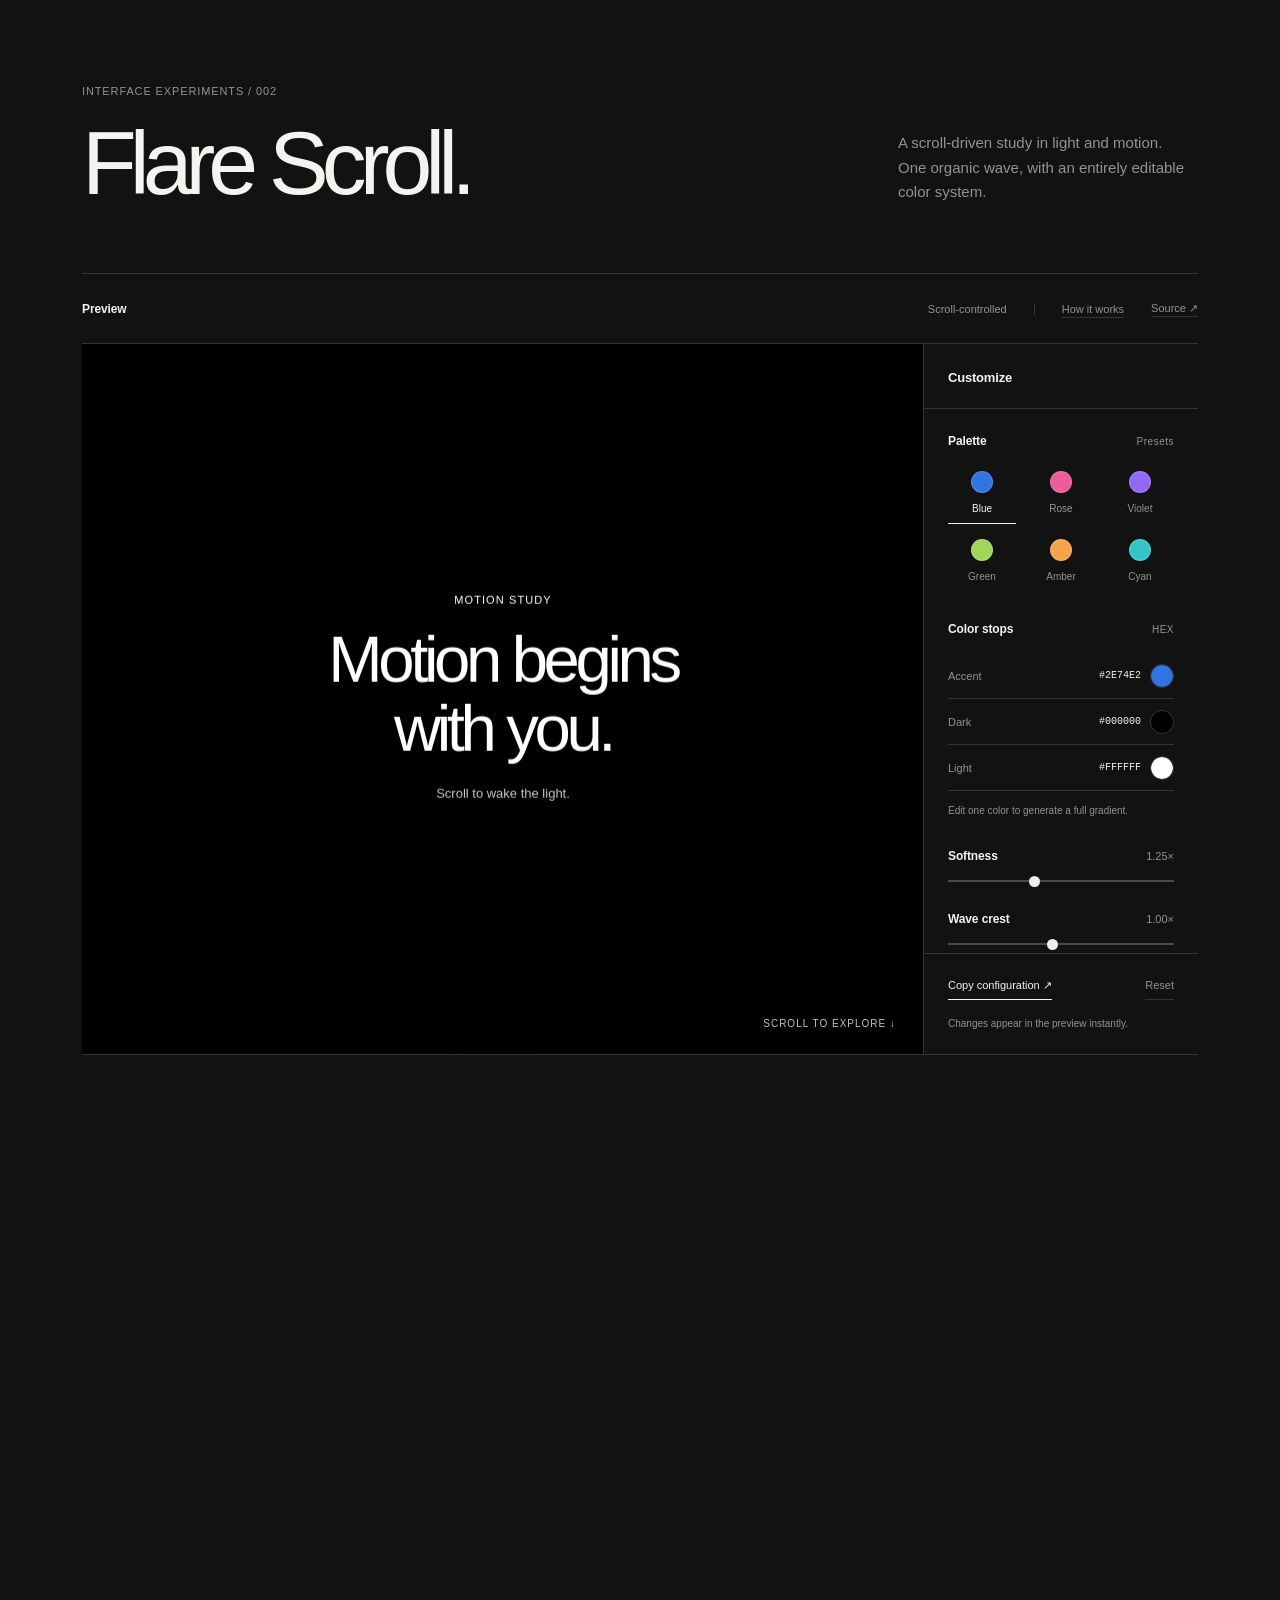
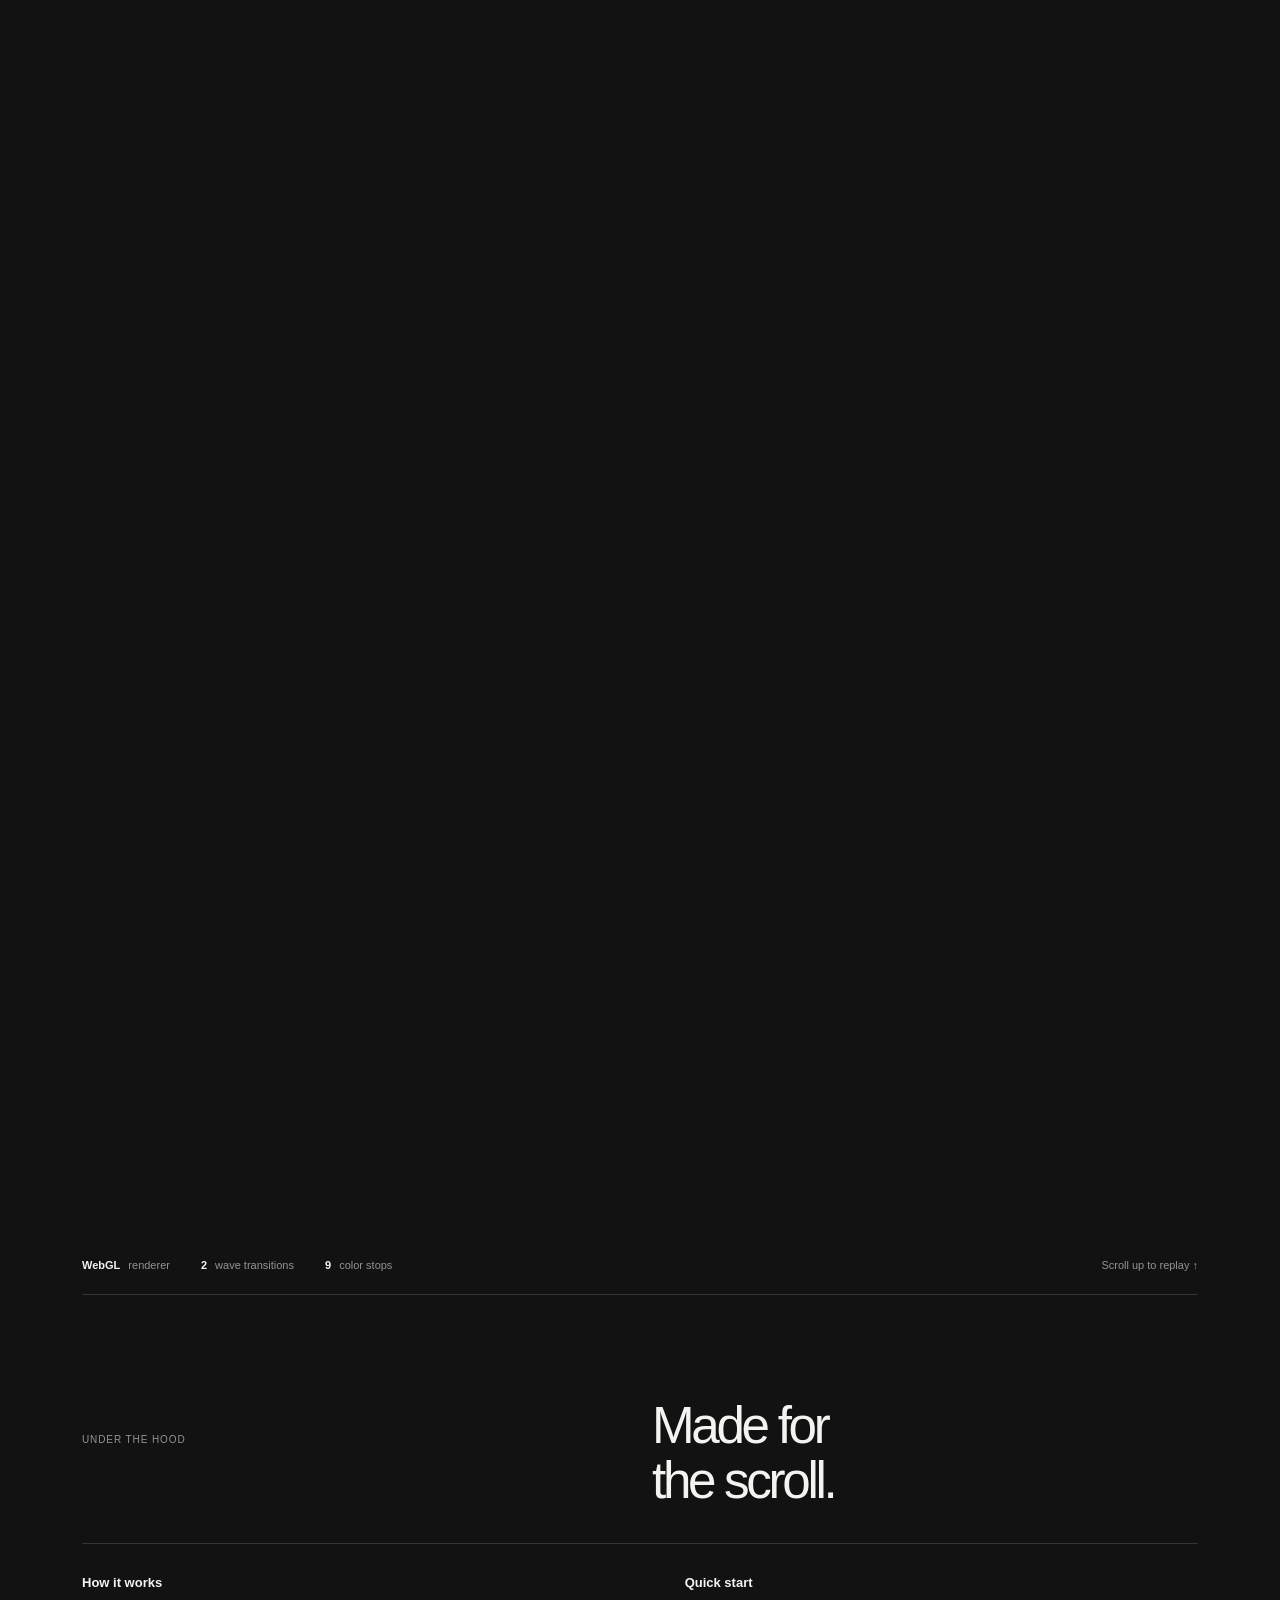
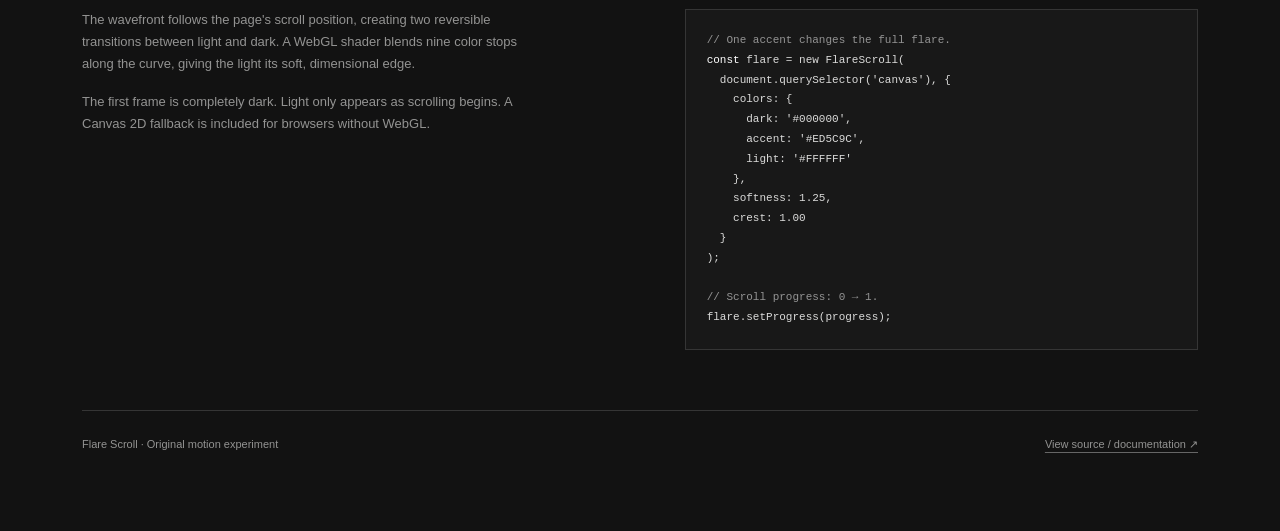
==== commit 9a897be5: "Align Flare Scroll demo with Liquid Metal editorial design system" ====
--- a/skills/flare-scroll/demo/index.html
+++ b/skills/flare-scroll/demo/index.html
@@ -1,93 +1,158 @@
 <!doctype html>
 <html lang="en">
 <head>
-  <meta charset="utf-8">
-  <meta name="viewport" content="width=device-width, initial-scale=1">
-  <meta name="theme-color" content="#e9e9e6">
-  <meta name="description" content="Flare Scroll — a customizable, scroll-driven light wave. Explore palettes, adjust the crest, and copy the configuration.">
-  <title>Flare Scroll — Interactive Motion Playground</title>
-  <link rel="preconnect" href="https://fonts.googleapis.com">
-  <link rel="preconnect" href="https://fonts.gstatic.com" crossorigin>
-  <link href="https://fonts.googleapis.com/css2?family=DM+Sans:wght@400;500;600;700&family=Instrument+Serif:ital@0;1&display=swap" rel="stylesheet">
-  <style>
-    :root{font-family:"DM Sans",Arial,Helvetica,sans-serif;color:#171717;background:#e9e9e6;font-synthesis:none;-webkit-font-smoothing:antialiased}
-    *{box-sizing:border-box}html{scroll-behavior:auto}body{margin:0;overflow-x:hidden}button,input{font:inherit}button{cursor:pointer}a{color:inherit;text-decoration:none}
-    :focus-visible{outline:2px solid #4067cc;outline-offset:4px}
-    .topbar{height:78px;padding:0 clamp(20px,3vw,50px);display:flex;align-items:center;justify-content:space-between;gap:24px;border-bottom:1px solid #cececa}
-    .identity{display:flex;align-items:center;gap:15px;font-weight:750;font-size:14px;letter-spacing:-.05em}.mark{width:27px;height:27px;border-radius:50%;border:5px solid #1c1c1b;display:block;position:relative}.mark:after{content:"";position:absolute;width:4px;height:4px;background:#1c1c1b;top:50%;left:50%;border-radius:50%;transform:translate(-50%,-50%)}
-    .topbar-note{font-size:12px;color:#666762}.topbar-right{display:flex;align-items:center;gap:21px}.topbar-right a{font-size:12px;border-bottom:1px solid currentColor;padding-bottom:2px}
-    .intro{padding:42px clamp(20px,3vw,50px) 26px;display:flex;align-items:end;justify-content:space-between;gap:24px}
-    .intro h1{font-size:clamp(42px,5.3vw,84px);line-height:.99;font-weight:500;letter-spacing:-.075em;margin:0}.intro .descriptor{max-width:230px;font-size:13px;color:#62645f;line-height:1.55;margin-bottom:3px}
-    .overline{color:#62645f;font-size:10px;text-transform:uppercase;letter-spacing:.16em;font-weight:700;margin-bottom:14px}
-    .demo-track{height:490svh;position:relative;padding:0 14px}.demo-shell{height:calc(100svh - 29px);position:sticky;top:14px;display:grid;grid-template-columns:minmax(0,1fr) 320px;gap:12px}
-    .scene{min-width:0;position:relative;overflow:hidden;isolation:isolate;border-radius:13px;background:#000;box-shadow:0 0 0 1px rgba(0,0,0,.1)}
-    .scene canvas{position:absolute;inset:0;width:100%;height:100%;display:block}
-    .scene-copy{position:absolute;z-index:2;top:50%;left:50%;width:min(90%,720px);text-align:center;transform:translate3d(-50%,-50%,0);opacity:0;pointer-events:none;will-change:opacity,transform,filter}
-    .scene-copy.light{color:#fff}.scene-copy.dark{color:#0a0a0a}.scene-eyebrow{font-size:10px;text-transform:uppercase;letter-spacing:.18em;font-weight:700;margin:0 0 18px}
-    .scene-copy h2{font-size:clamp(40px,5.1vw,88px);line-height:1.025;letter-spacing:-.073em;font-weight:500;margin:0}.scene-copy p:last-child{font-size:clamp(12px,1.1vw,15px);opacity:.75;letter-spacing:-.012em;line-height:1.6;margin:22px auto 0;max-width:350px}
-    .scene-footer{position:absolute;z-index:4;bottom:30px;left:35px;right:35px;display:flex;justify-content:flex-end;color:var(--ink,#fff);gap:20px;font-size:10px;text-transform:uppercase;letter-spacing:.13em}.scene-footer span{opacity:.65}
-    .intro h1 em,.scene-copy h2 em,.docs h2 em{font-family:"Instrument Serif", "Iowan Old Style", "Baskerville", Georgia,serif;font-weight:400;font-style:italic;letter-spacing:-.04em}
-    .intro h1 em{font-size:1.07em}.scene-copy h2 em{font-size:1.13em}
-    .panel{background:#f7f7f5;border:1px solid #d6d6d2;border-radius:13px;display:flex;flex-direction:column;overflow:hidden}
-    .panel-top{padding:28px 26px 22px;border-bottom:1px solid #dfdfdb;display:flex;justify-content:space-between;align-items:start;gap:12px}
-    .panel-top h2{margin:0;font-size:21px;line-height:1.15;font-weight:500;letter-spacing:-.055em}.micro{font-size:10px;color:#777875;letter-spacing:.12em;text-transform:uppercase;font-weight:700}
-    .panel-body{padding:22px 26px;overflow:auto;flex:1;scrollbar-width:thin}.field{margin-bottom:27px}.field-title{display:flex;align-items:center;justify-content:space-between;margin-bottom:14px;gap:12px}
-    .field-title label,.field-title span{font-size:12px;font-weight:650;letter-spacing:-.02em}.field-title output{font-size:11px;font-variant-numeric:tabular-nums;color:#666}
-    .preset-grid{display:grid;grid-template-columns:repeat(3,1fr);gap:8px}.preset{border:1px solid #d9d9d5;background:#fff;border-radius:8px;padding:10px 6px 9px;text-align:center;min-height:69px;display:flex;flex-direction:column;align-items:center;justify-content:center;gap:7px;font-size:10px;color:#5d5e5a;transition:border-color .15s}
-    .preset:hover{border-color:#9a9a96}.preset[aria-pressed=true]{border-color:#222;box-shadow:inset 0 0 0 1px #222;color:#151515}.swatch{width:19px;height:19px;border-radius:50%;display:block;border:1px solid rgba(0,0,0,.13)}
-    .color-row{display:grid;grid-template-columns:1fr auto;align-items:center;padding:10px 0;border-bottom:1px solid #e7e7e3;gap:12px}.color-row label{font-size:12px}.color-item{display:flex;align-items:center;gap:9px}.hex-text{font-family:ui-monospace,Menlo,monospace;font-size:10px;color:#686864}.color-input{appearance:none;padding:0;border:1px solid #d3d3cf;width:29px;height:29px;border-radius:6px;overflow:hidden;background:none;cursor:pointer}.color-input::-webkit-color-swatch-wrapper{padding:0}.color-input::-webkit-color-swatch{border:0;border-radius:4px}.color-input::-moz-color-swatch{border:0}
-    .range{appearance:none;width:100%;height:3px;background:#d5d5d2;outline:none;border-radius:0;cursor:pointer;accent-color:#252525}.range::-webkit-slider-thumb{appearance:none;width:13px;height:13px;background:#171717;border-radius:50%;border:3px solid #f7f7f5;box-shadow:0 0 0 1px #171717}.range::-moz-range-thumb{width:10px;height:10px;background:#171717;border-radius:50%;border:2px solid #f7f7f5}
-    .field-hint{font-size:11px;color:#858681;line-height:1.55;margin-top:11px}
-    .panel-bottom{padding:18px 26px 25px;border-top:1px solid #dfdfdb;background:#f4f4f1}.btn-row{display:grid;grid-template-columns:1fr auto;gap:8px}.primary,.secondary,.toggle-panel{min-height:43px;border-radius:8px;font-size:12px;font-weight:650}.primary{border:1px solid #171717;background:#171717;color:#fff}.primary:hover{background:#303030}.secondary{border:1px solid #cececa;background:transparent;color:#171717;padding:0 16px}.secondary:hover{background:#e9e9e5}
-    #close-panel{display:none}.panel-footnote{font-size:10px;line-height:1.5;color:#7a7b76;margin:14px 0 0}.toggle-panel{display:none}
-    .track-anchor{position:absolute;left:0;height:1px;width:1px;pointer-events:none}.track-anchor.one{top:0}.track-anchor.two{top:43%}.track-anchor.three{top:84%}
-    .docs{max-width:1200px;margin:0 auto;padding:130px 30px 150px}.docs-head{border-top:1px solid #bcbcb8;padding-top:25px;display:flex;justify-content:space-between;gap:30px}.docs h2{margin:0;font-size:clamp(32px,4vw,60px);line-height:1.04;letter-spacing:-.07em;font-weight:500;max-width:650px}.docs-body{display:grid;grid-template-columns:1fr 1fr;gap:70px;margin-top:65px}.docs-body p{font-size:13px;line-height:1.75;color:#555752;max-width:420px}.docs-body h3{font-size:12px;letter-spacing:-.02em}.code-box{background:#191919;color:#e9e9e8;border-radius:10px;padding:22px;font-size:12px;overflow:auto;line-height:1.8;font-family:ui-monospace,SFMono-Regular,Menlo,monospace;white-space:pre}.code-box .c{color:#90918e}.code-box .k{color:#b2c6ed}.bottom-line{border-top:1px solid #c8c8c2;padding-top:22px;margin-top:95px;display:flex;justify-content:space-between;gap:20px;font-size:11px;color:#777}
-    @media(max-width:990px){.demo-shell{grid-template-columns:minmax(0,1fr) 290px}.scene-footer{left:24px;right:24px}.intro .descriptor{max-width:190px}.panel-top,.panel-body,.panel-bottom{padding-left:18px;padding-right:18px}}
-    @media(max-width:760px){.topbar{height:64px;padding:0 18px}.topbar-note{display:none}.intro{padding:31px 18px 25px}.intro h1{font-size:clamp(40px,9vw,60px)}.intro .descriptor{display:none}.demo-track{padding:0 8px}.demo-shell{grid-template-columns:1fr;height:calc(100svh - 16px);top:8px}.scene{border-radius:11px}.scene-footer{bottom:25px;left:22px;right:22px}.scene-copy h2{font-size:clamp(38px,8.6vw,65px)}.panel{position:absolute;z-index:10;right:10px;left:10px;bottom:10px;top:auto;max-height:calc(100% - 30px);transform:translateY(calc(100% + 16px));transition:transform .24s ease;box-shadow:0 16px 50px rgba(0,0,0,.28)}.panel.open{transform:translateY(0)}.panel-body{max-height:55svh}.toggle-panel{display:block;position:absolute;z-index:9;bottom:18px;left:50%;transform:translateX(-50%);padding:0 19px;color:#191919;background:#f7f7f5;border:1px solid #bbbdb9;box-shadow:0 4px 20px rgba(0,0,0,.16)}.toggle-panel[aria-expanded=true]{visibility:hidden}#close-panel{display:block}.panel-top{padding-top:20px}.docs{padding:90px 20px}.docs-body{grid-template-columns:1fr;gap:26px;margin-top:35px}.docs-head{display:block}.docs h2{margin-top:20px}}
-    @media(max-width:380px){.scene-copy h2{font-size:36px}.scene-copy h2 em{font-size:1.08em}.scene-copy{width:94%}.scene-eyebrow{font-size:9px}}
-    @media(prefers-reduced-motion:reduce){.panel{transition:none}.preset{transition:none}}
-  </style>
+<meta charset="utf-8">
+<meta name="viewport" content="width=device-width,initial-scale=1">
+<meta name="theme-color" content="#121212">
+<meta name="description" content="Flare Scroll: a scroll-driven light wave with editable color, softness and shape.">
+<title>Flare Scroll — Component Study</title>
+<style>
+
+:root{font-family:Arial,Helvetica,-apple-system,BlinkMacSystemFont,sans-serif;color:#f3f3f0;background:#121212;font-synthesis:none;-webkit-font-smoothing:antialiased}
+*{box-sizing:border-box}html{scroll-behavior:auto}body{margin:0;background:#121212;color:#f3f3f0;overflow-x:hidden}
+body{--canvas:#121212;--text:#f3f3f0;--muted:#939392;--rule:#353535;--panel:#171717;--surface:#1d1d1d}
+button,input{font:inherit}button{cursor:pointer;color:inherit}a{color:inherit}
+:is(button,input,a):focus-visible{outline:2px solid #f3f3f0;outline-offset:4px}
+.page{width:min(100% - 96px,1116px);margin:0 auto}
+.intro{padding:85px 0 64px;display:grid;grid-template-columns:minmax(0,1fr) 300px;gap:48px;align-items:end}
+.overline{font-size:11px;color:var(--muted);letter-spacing:.08em;text-transform:uppercase}
+.intro h1{margin:21px 0 0;font-size:clamp(55px,7vw,90px);line-height:1.02;font-weight:500;letter-spacing:-.078em}
+.descriptor{color:var(--muted);margin:0 0 5px;max-width:290px;font-size:15px;line-height:1.62}
+.preview-toolbar{height:71px;border-top:1px solid var(--rule);border-bottom:1px solid var(--rule);display:flex;justify-content:space-between;align-items:center;gap:22px}
+.preview-toolbar strong{font-size:12px;font-weight:600;letter-spacing:-.01em}
+.toolbar-side{display:flex;align-items:center;gap:27px;font-size:11px;color:var(--muted)}
+.toolbar-side a{text-underline-offset:4px;text-decoration-color:var(--rule)}
+.toolbar-side a:hover{color:var(--text)}
+.toolbar-side .tiny-separator{height:12px;border-left:1px solid var(--rule)}
+.demo-track{height:455svh;position:relative;min-height:2400px}
+.track-anchor{position:absolute;width:1px;height:1px;left:0;pointer-events:none}
+.track-anchor.one{top:0}.track-anchor.two{top:43%}.track-anchor.three{top:84%}
+.demo-shell{height:min(79svh,735px);min-height:490px;position:sticky;top:clamp(10px,5svh,54px);display:grid;grid-template-columns:minmax(0,1fr) 274px;border-bottom:1px solid var(--rule)}
+.scene{position:relative;min-width:0;overflow:hidden;isolation:isolate;background:#000;border-right:1px solid var(--rule)}
+.scene canvas{position:absolute;inset:0;width:100%;height:100%;display:block}
+.scene-copy{position:absolute;left:50%;top:50%;z-index:2;width:min(90%,700px);opacity:0;text-align:center;transform:translate3d(-50%,-50%,0);will-change:opacity,transform,filter;pointer-events:none}
+.scene-copy.light{color:#fff}.scene-copy.dark{color:#0c0c0c}
+.scene-eyebrow{font-size:11px;letter-spacing:.10em;text-transform:uppercase;margin:0 0 20px;font-weight:500}
+.scene-copy h2{font-size:clamp(40px,5.1vw,76px);font-weight:500;line-height:1.05;letter-spacing:-.067em;margin:0}
+.scene-copy h2 em{font-style:normal;font-weight:500}
+.scene-copy p:last-child{font-size:13px;line-height:1.65;max-width:360px;margin:20px auto 0;opacity:.78}
+.scene-footer{position:absolute;z-index:4;bottom:25px;left:27px;right:27px;display:flex;justify-content:flex-end;font-size:10px;text-transform:uppercase;letter-spacing:.1em;color:var(--ink,#fff)}
+.scene-footer span{opacity:.75}
+.panel{min-width:0;background:var(--canvas);display:flex;flex-direction:column;overflow:hidden}
+.panel-top{padding:26px 24px 23px;border-bottom:1px solid var(--rule);display:flex;align-items:center;justify-content:space-between;gap:10px}
+.panel-top h2{font-size:13px;font-weight:600;letter-spacing:-.015em;margin:0}
+.micro{font-size:10px;color:var(--muted);letter-spacing:.05em;text-transform:none;font-weight:400}
+.panel-body{overflow-y:auto;scrollbar-width:thin;flex:1;padding:25px 24px 0}
+.field{margin:0 0 30px}
+.field-title{display:flex;justify-content:space-between;align-items:baseline;gap:10px;margin-bottom:17px}
+.field-title label,.field-title span:first-child{font-size:12px;font-weight:600;letter-spacing:-.01em}
+.field-title output{font-size:11px;color:var(--muted);font-variant-numeric:tabular-nums}
+.preset-grid{display:grid;grid-template-columns:repeat(3,minmax(0,1fr));row-gap:9px;column-gap:11px}
+.preset{border:0;border-bottom:1px solid transparent;background:transparent;padding:6px 0 9px;min-width:0;display:flex;flex-direction:column;align-items:center;gap:10px;font-size:10px;color:var(--muted);transition:color .15s,border-color .15s}
+.preset:hover{color:var(--text)}
+.preset[aria-pressed=true]{color:var(--text);border-color:var(--text)}
+.swatch{width:22px;height:22px;display:block;border-radius:50%;border:1px solid rgba(255,255,255,.16)}
+.color-row{min-height:46px;border-bottom:1px solid var(--rule);display:flex;align-items:center;justify-content:space-between;gap:8px}
+.color-row label{font-size:11px;color:var(--muted)}
+.color-item{display:flex;align-items:center;gap:9px}
+.hex-text{font-family:ui-monospace,SFMono-Regular,Menlo,Consolas,monospace;font-size:10px;color:var(--text);font-variant-numeric:tabular-nums}
+.color-input{width:24px;height:24px;appearance:none;border:1px solid var(--rule);background:transparent;padding:0;border-radius:50%;overflow:hidden;cursor:pointer}
+.color-input::-webkit-color-swatch-wrapper{padding:0}.color-input::-webkit-color-swatch{border:0;border-radius:50%}.color-input::-moz-color-swatch{border:0}
+.range{appearance:none;display:block;width:100%;height:2px;background:#4a4a4a;border:0;border-radius:0;accent-color:#f4f4f4;cursor:pointer;margin:8px 0 0}
+.range::-webkit-slider-thumb{appearance:none;height:11px;width:11px;background:#efefef;border-radius:50%;border:0}
+.range::-moz-range-thumb{height:11px;width:11px;background:#efefef;border-radius:50%;border:0}
+.field-hint{font-size:10px;line-height:1.6;color:var(--muted);margin:12px 0 0}
+.panel-bottom{padding:18px 24px 23px;border-top:1px solid var(--rule)}
+.btn-row{display:flex;align-items:center;justify-content:space-between;gap:12px}
+.primary,.secondary,.toggle-panel{padding:6px 0;border:0;border-bottom:1px solid var(--rule);background:transparent;border-radius:0;font-size:11px;min-height:28px}
+.primary{color:var(--text);border-bottom-color:var(--text)}
+.secondary{color:var(--muted)}
+.primary:hover,.secondary:hover{color:var(--text);border-bottom-color:var(--text)}
+.panel-footnote{font-size:10px;line-height:1.55;color:var(--muted);margin:16px 0 0}
+#close-panel,.toggle-panel{display:none}
+.after-preview{display:flex;align-items:center;justify-content:space-between;gap:18px;color:var(--muted);border-bottom:1px solid var(--rule);padding:20px 0 23px;font-size:11px}
+.after-preview b{font-weight:600;color:var(--text)}
+.after-preview .metrics{display:flex;gap:31px;flex-wrap:wrap}
+.after-preview span b{margin-right:5px}
+.docs{padding:104px 0 80px}
+.docs-head{display:grid;grid-template-columns:minmax(0,1fr) 1fr;gap:24px;align-items:baseline;border-bottom:1px solid var(--rule);padding:0 0 34px}
+.docs-head h2{font-weight:500;font-size:clamp(29px,4vw,52px);line-height:1.07;letter-spacing:-.065em;margin:0}
+.docs-head .micro{letter-spacing:.09em;text-transform:uppercase;font-size:10px}
+.docs-head h2 em{font-style:normal}
+.docs-body{display:grid;grid-template-columns:1fr 1fr;gap:8%;padding:31px 0 60px;border-bottom:1px solid var(--rule)}
+.docs h3{font-size:13px;margin:0 0 19px;font-weight:600}
+.docs p{font-size:13px;line-height:1.7;color:var(--muted);margin:0 0 16px;max-width:450px}
+.code-box{white-space:pre-wrap;color:#dbdbda;background:#181818;border:1px solid var(--rule);padding:21px;font:11px/1.8 ui-monospace,Menlo,monospace;overflow-wrap:anywhere;overflow:auto}
+.code-box .c{color:#949494}.code-box .k{color:#fff}
+.bottom-line{display:flex;justify-content:space-between;gap:20px;align-items:center;padding:27px 0 0;color:var(--muted);font-size:11px}
+.bottom-line a{text-decoration:underline;text-decoration-color:#666;text-underline-offset:4px}
+.bottom-line a:hover{color:var(--text)}
+@media(max-width:950px){.page{width:calc(100% - 48px)}.intro{grid-template-columns:minmax(0,1fr) 255px}.demo-shell{grid-template-columns:minmax(0,1fr) 250px}.panel-body,.panel-bottom{padding-left:18px;padding-right:18px}.panel-top{padding-left:18px;padding-right:18px}}
+@media(max-width:720px){
+ .page{width:calc(100% - 36px)}
+ .intro{padding:58px 0 42px;grid-template-columns:1fr;gap:24px}.intro h1{font-size:clamp(48px,12vw,76px)}.descriptor{max-width:360px;font-size:13px}
+ .preview-toolbar{height:auto;min-height:64px;gap:12px}.toolbar-side{gap:15px;font-size:10px}.toolbar-side .tiny-separator{display:none}
+ .demo-track{height:420svh;min-height:1900px}
+ .demo-shell{height:calc(100svh - 20px);min-height:0;top:10px;grid-template-columns:minmax(0,1fr);border:0}
+ .scene{height:100%;border:1px solid var(--rule)}.scene-copy{width:91%}.scene-copy h2{font-size:clamp(39px,9.2vw,66px)}
+ .scene-footer{left:18px;right:18px;bottom:20px}
+ .toggle-panel{display:block;position:absolute;z-index:9;top:16px;right:18px;border-bottom-color:rgba(255,255,255,.55);font-size:11px;color:#fff;background:rgba(0,0,0,.55);padding:8px 2px}
+ .panel{position:fixed;top:auto;bottom:0;left:0;right:0;z-index:20;width:100%;max-height:82svh;min-height:0;transform:translateY(102%);visibility:hidden;pointer-events:none;transition:transform .24s ease,visibility 0s linear .24s;box-shadow:0 -20px 60px rgba(0,0,0,.6);border-top:1px solid var(--rule)}
+ .panel.open{transform:translateY(0);visibility:visible;pointer-events:auto;transition:transform .24s ease}
+ #close-panel{display:inline-block;color:var(--muted);border:0;background:transparent;min-height:40px;min-width:40px;font-size:19px}
+ .panel-top{padding:18px 23px}.panel-body{padding:20px 23px 0}.panel-bottom{padding:15px 23px 23px}
+ .preset-grid{grid-template-columns:repeat(6,minmax(0,1fr))}.preset{font-size:9px}.field{margin-bottom:26px}
+ .after-preview{align-items:start}.after-preview .metrics{gap:12px 20px}
+ .docs{padding:80px 0 50px}.docs-head,.docs-body{grid-template-columns:1fr;gap:26px}.docs-body{gap:33px;padding-bottom:40px}
+ .bottom-line{flex-wrap:wrap}
+}
+@media(max-width:410px){.preview-toolbar .optional{display:none}.intro h1{font-size:50px}.preset-grid{grid-template-columns:repeat(3,1fr)}}
+@media(prefers-reduced-motion:reduce){.panel,.preset{transition:none}}
+
+</style>
 </head>
 <body>
-  <header class="topbar"><div class="identity"><span class="mark" aria-hidden="true"></span><span>FLARE / SCROLL</span></div><div class="topbar-note">An open-source motion study · No dependencies</div><div class="topbar-right"><a href="#how-it-works">Documentation</a><a href="https://github.com/annademeshko/vibecoding-toolkit/tree/main/skills/flare-scroll" target="_blank" rel="noopener noreferrer">GitHub ↗</a></div></header>
-  <div class="intro"><div><div class="overline">An interactive motion study</div><h1>Scroll to shape<br><em>the light.</em></h1></div><div class="descriptor">An organic light transition, shaped by every scroll. Choose a color. Change the mood.</div></div>
+<div class="page">
+  <header class="intro"><div><div class="overline">Interface experiments / 002</div><h1>Flare Scroll.</h1></div><p class="descriptor">A scroll-driven study in light and motion. One organic wave, with an entirely editable color system.</p></header>
+  <div class="preview-toolbar" aria-label="Preview header"><strong>Preview</strong><div class="toolbar-side"><span class="optional">Scroll-controlled</span><span class="tiny-separator" aria-hidden="true"></span><a href="#how-it-works">How it works</a><a href="https://github.com/annademeshko/vibecoding-toolkit/tree/main/skills/flare-scroll" target="_blank" rel="noopener noreferrer">Source ↗</a></div></div>
   <section class="demo-track" id="track" aria-label="Scroll animation playground">
     <span class="track-anchor one" id="scene-one"></span><span class="track-anchor two" id="scene-two"></span><span class="track-anchor three" id="scene-three"></span>
     <div class="demo-shell">
       <div class="scene" id="scene"><canvas id="flare" aria-hidden="true"></canvas>
-        <div class="scene-copy light" id="copy-1"><p class="scene-eyebrow">A study in movement</p><h2>Motion begins<br><em>with you.</em></h2><p>Scroll to wake the light.</p></div>
-        <div class="scene-copy dark" id="copy-2"><p class="scene-eyebrow">Light, in transition</p><h2>Between light<br><em>&amp; shadow.</em></h2><p>One wave, moving at your pace.</p></div>
-        <div class="scene-copy light" id="copy-3"><p class="scene-eyebrow">An open color system</p><h2>One wave.<br><em>Any color.</em></h2><p>Change the hue. Keep the flow.</p></div>
+        <div class="scene-copy light" id="copy-1"><p class="scene-eyebrow">Motion study</p><h2>Motion begins<br><em>with you.</em></h2><p>Scroll to wake the light.</p></div>
+        <div class="scene-copy dark" id="copy-2"><p class="scene-eyebrow">Transition</p><h2>Between light<br><em>&amp; shadow.</em></h2><p>One wave, moving at your pace.</p></div>
+        <div class="scene-copy light" id="copy-3"><p class="scene-eyebrow">Color system</p><h2>One wave.<br><em>Any color.</em></h2><p>Change the hue. Keep the flow.</p></div>
         <div class="scene-footer" id="scene-footer"><span id="scene-status">Scroll to explore ↓</span></div>
       </div>
-      <button type="button" class="toggle-panel" id="toggle-panel" aria-expanded="false" aria-controls="controls">Customize effect ↗</button>
+      <button type="button" class="toggle-panel" id="toggle-panel" aria-expanded="false" aria-controls="controls">Customize ↗</button>
       <aside class="panel" id="controls" aria-label="Effect settings">
-        <div class="panel-top"><div><div class="micro" style="margin-bottom:11px">Live controls</div><h2>Make it yours.</h2></div><button class="secondary" id="close-panel" type="button" style="padding:0 10px;min-height:29px" aria-label="Close controls">×</button></div>
+        <div class="panel-top"><h2>Customize</h2><button class="secondary" id="close-panel" type="button" aria-label="Close controls">×</button></div>
         <div class="panel-body">
-          <section class="field" aria-labelledby="palettes-label"><div class="field-title"><span id="palettes-label">Presets</span><span class="micro">Choose a hue</span></div><div class="preset-grid" id="presets">
-            <button class="preset" type="button" data-preset="blue" aria-pressed="true"><span class="swatch" style="background:#2e74e2"></span>Electric</button>
+          <section class="field" aria-labelledby="palettes-label"><div class="field-title"><span id="palettes-label">Palette</span><span class="micro">Presets</span></div><div class="preset-grid" id="presets">
+            <button class="preset" type="button" data-preset="blue" aria-pressed="true"><span class="swatch" style="background:#2e74e2"></span>Blue</button>
             <button class="preset" type="button" data-preset="rose" aria-pressed="false"><span class="swatch" style="background:#ed5c9c"></span>Rose</button>
             <button class="preset" type="button" data-preset="violet" aria-pressed="false"><span class="swatch" style="background:#9368f5"></span>Violet</button>
-            <button class="preset" type="button" data-preset="acid" aria-pressed="false"><span class="swatch" style="background:#a1d65b"></span>Acid</button>
+            <button class="preset" type="button" data-preset="acid" aria-pressed="false"><span class="swatch" style="background:#a1d65b"></span>Green</button>
             <button class="preset" type="button" data-preset="amber" aria-pressed="false"><span class="swatch" style="background:#f5a34c"></span>Amber</button>
             <button class="preset" type="button" data-preset="cyan" aria-pressed="false"><span class="swatch" style="background:#32c6cb"></span>Cyan</button>
           </div></section>
-          <section class="field" aria-label="Custom colors"><div class="field-title"><span>Color system</span><span class="micro">HEX</span></div>
-            <div class="color-row"><label for="accent">Accent color</label><div class="color-item"><span class="hex-text" id="accent-hex">#2E74E2</span><input class="color-input" type="color" id="accent" value="#2e74e2"></div></div>
-            <div class="color-row"><label for="dark">Dark endpoint</label><div class="color-item"><span class="hex-text" id="dark-hex">#000000</span><input class="color-input" type="color" id="dark" value="#000000"></div></div>
-            <div class="color-row"><label for="light">Light endpoint</label><div class="color-item"><span class="hex-text" id="light-hex">#FFFFFF</span><input class="color-input" type="color" id="light" value="#ffffff"></div></div>
-            <p class="field-hint">Change one color — the intermediate gradient is generated automatically.</p>
+          <section class="field" aria-label="Custom colors"><div class="field-title"><span>Color stops</span><span class="micro">HEX</span></div>
+            <div class="color-row"><label for="accent">Accent</label><div class="color-item"><span class="hex-text" id="accent-hex">#2E74E2</span><input class="color-input" type="color" id="accent" value="#2e74e2"></div></div>
+            <div class="color-row"><label for="dark">Dark</label><div class="color-item"><span class="hex-text" id="dark-hex">#000000</span><input class="color-input" type="color" id="dark" value="#000000"></div></div>
+            <div class="color-row"><label for="light">Light</label><div class="color-item"><span class="hex-text" id="light-hex">#FFFFFF</span><input class="color-input" type="color" id="light" value="#ffffff"></div></div>
+            <p class="field-hint">Edit one color to generate a full gradient.</p>
           </section>
-          <section class="field"><div class="field-title"><label for="softness">Gradient softness</label><output id="softness-value" for="softness">1.25×</output></div><input class="range" id="softness" type="range" min="0.55" max="2.4" value="1.25" step="0.05"><p class="field-hint">Higher values dissolve the color boundaries.</p></section>
-          <section class="field" style="margin-bottom:4px"><div class="field-title"><label for="crest">Wave crest</label><output id="crest-value" for="crest">1.00×</output></div><input class="range" id="crest" type="range" min="0.45" max="1.65" value="1" step="0.05"><p class="field-hint">Controls the height of both organic curves.</p></section>
+          <section class="field"><div class="field-title"><label for="softness">Softness</label><output id="softness-value" for="softness">1.25×</output></div><input class="range" id="softness" type="range" min="0.55" max="2.4" value="1.25" step="0.05"></section>
+          <section class="field"><div class="field-title"><label for="crest">Wave crest</label><output id="crest-value" for="crest">1.00×</output></div><input class="range" id="crest" type="range" min="0.45" max="1.65" value="1" step="0.05"></section>
         </div>
-        <div class="panel-bottom"><div class="btn-row"><button class="primary" id="copy-config" type="button">Copy configuration ↗</button><button class="secondary" id="reset" type="button">Reset</button></div><p class="panel-footnote">Scroll to see the transitions. Every control updates the shader in real time.</p></div>
+        <div class="panel-bottom"><div class="btn-row"><button class="primary" id="copy-config" type="button">Copy configuration ↗</button><button class="secondary" id="reset" type="button">Reset</button></div><p class="panel-footnote">Changes appear in the preview instantly.</p></div>
       </aside>
     </div>
   </section>
-  <section class="docs" id="how-it-works"><div class="docs-head"><span class="micro">Behind the effect</span><h2>Shaped by scroll.<br><em>Made to feel.</em></h2></div>
-    <div class="docs-body"><div><h3>What you're seeing</h3><p>A signed-distance wavefront travels vertically through two pinned scenes. The gradient follows that curve, not the screen axis. A WebGL fragment shader renders nine overlapping color stops with adjustable softness. Scroll position determines every frame, in both directions.</p><p>The initial frame is completely dark. The light appears only after the user begins scrolling. A small Canvas 2D fallback is included for browsers without WebGL.</p></div>
-      <div><h3>Quick start</h3><div class="code-box"><span class="c">// One accent changes the entire flare.</span>
+  <div class="after-preview"><div class="metrics" aria-label="Effect properties"><span><b>WebGL</b> renderer</span><span><b>2</b> wave transitions</span><span><b>9</b> color stops</span></div><span>Scroll up to replay ↑</span></div>
+  <section class="docs" id="how-it-works"><div class="docs-head"><div class="micro">Under the hood</div><h2>Made for<br>the scroll.</h2></div>
+    <div class="docs-body"><div><h3>How it works</h3><p>The wavefront follows the page's scroll position, creating two reversible transitions between light and dark. A WebGL shader blends nine color stops along the curve, giving the light its soft, dimensional edge.</p><p>The first frame is completely dark. Light only appears as scrolling begins. A Canvas 2D fallback is included for browsers without WebGL.</p></div>
+      <div><h3>Quick start</h3><div class="code-box"><span class="c">// One accent changes the full flare.</span>
 <span class="k">const</span> flare = new FlareScroll(
   document.querySelector('canvas'), {
     colors: {
@@ -95,17 +160,19 @@
       accent: '#ED5C9C',
       light: '#FFFFFF'
     },
-    softness: 1.45,
-    crest: 1.10
+    softness: 1.25,
+    crest: 1.00
   }
 );
 
-<span class="c">// 0 → 1, driven by your scroll timeline.</span>
+<span class="c">// Scroll progress: 0 → 1.</span>
 flare.setProgress(progress);</div></div></div>
-    <div class="bottom-line"><span>FLARE SCROLL · A reusable motion experiment</span><a href="https://github.com/annademeshko/vibecoding-toolkit/tree/main/skills/flare-scroll" target="_blank" rel="noopener noreferrer">View source / documentation ↗</a></div>
+    <div class="bottom-line"><span>Flare Scroll · Original motion experiment</span><a href="https://github.com/annademeshko/vibecoding-toolkit/tree/main/skills/flare-scroll" target="_blank" rel="noopener noreferrer">View source / documentation ↗</a></div>
   </section>
-  <script src="../src/flare-scroll.js"></script>
-  <script>
+</div>
+
+<script src="../src/flare-scroll.js"></script>
+<script>
     (()=>{
       'use strict';
       const $=id=>document.getElementById(id);
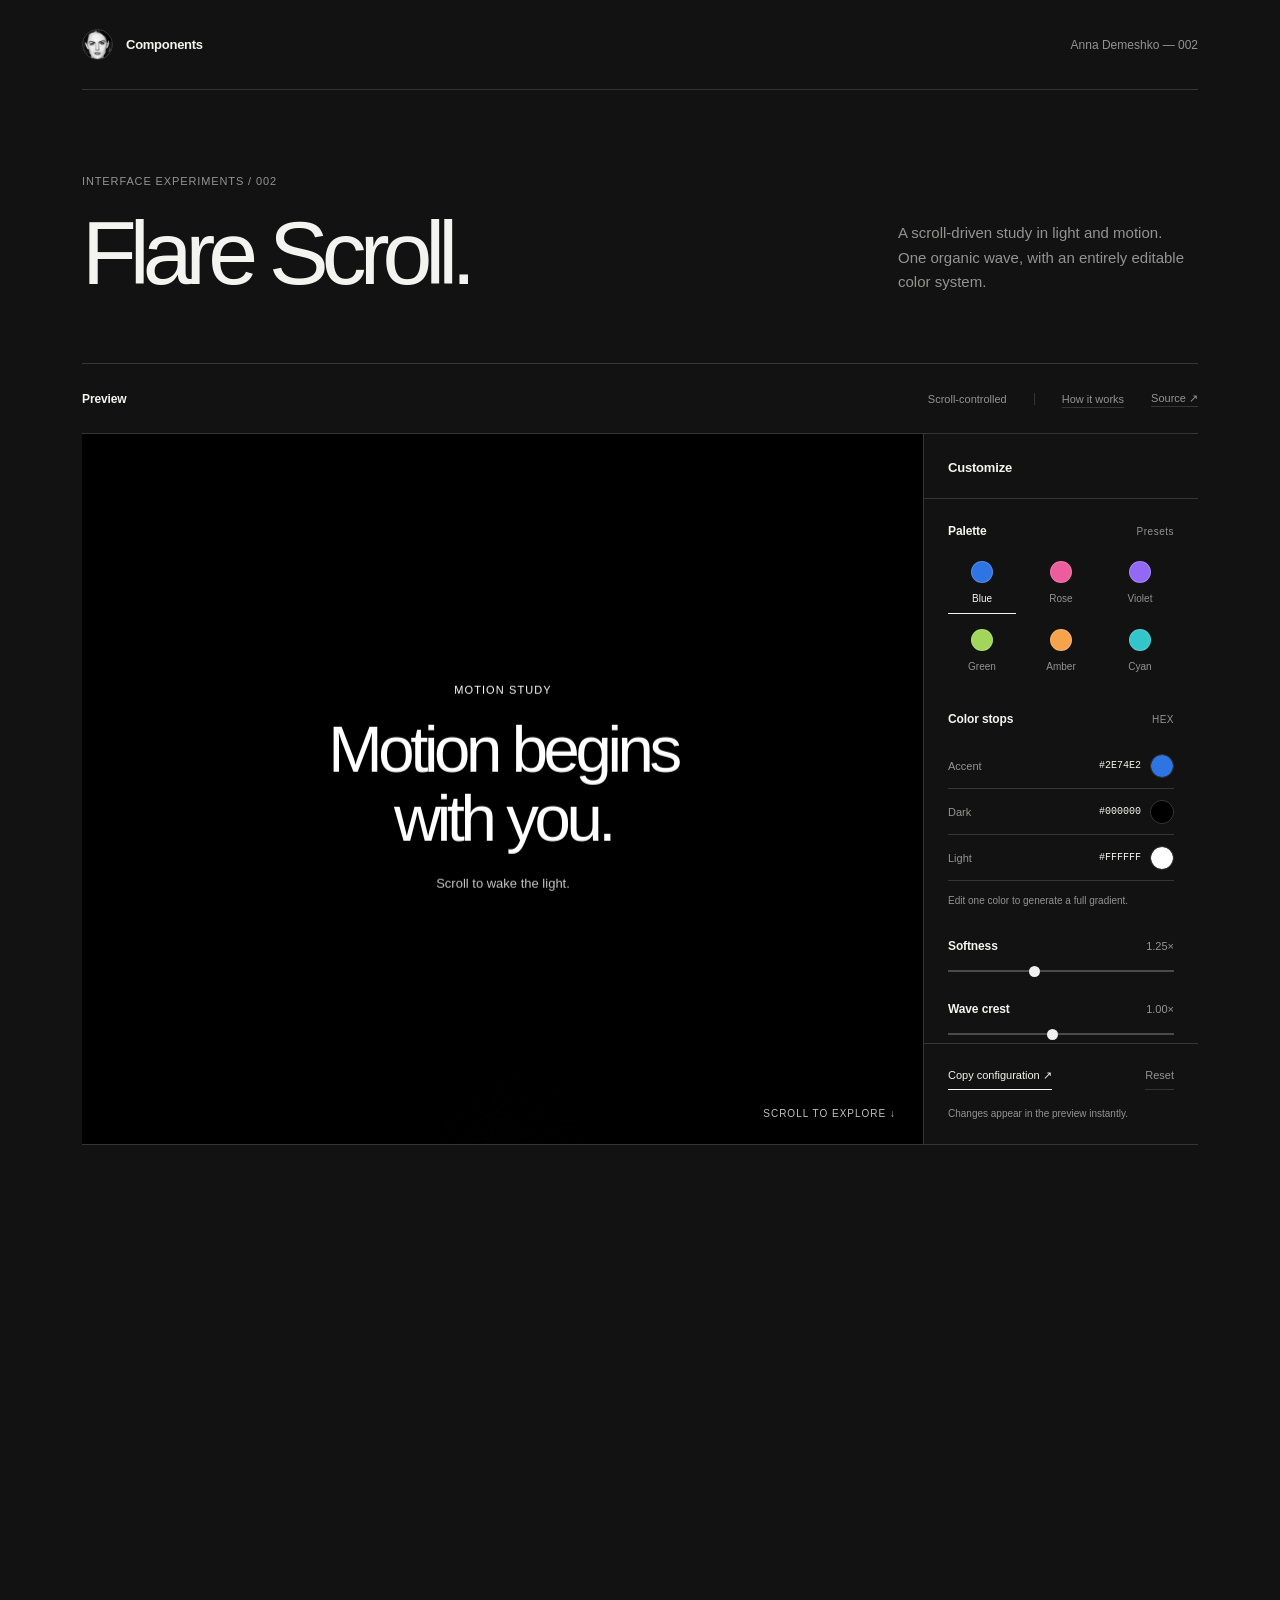
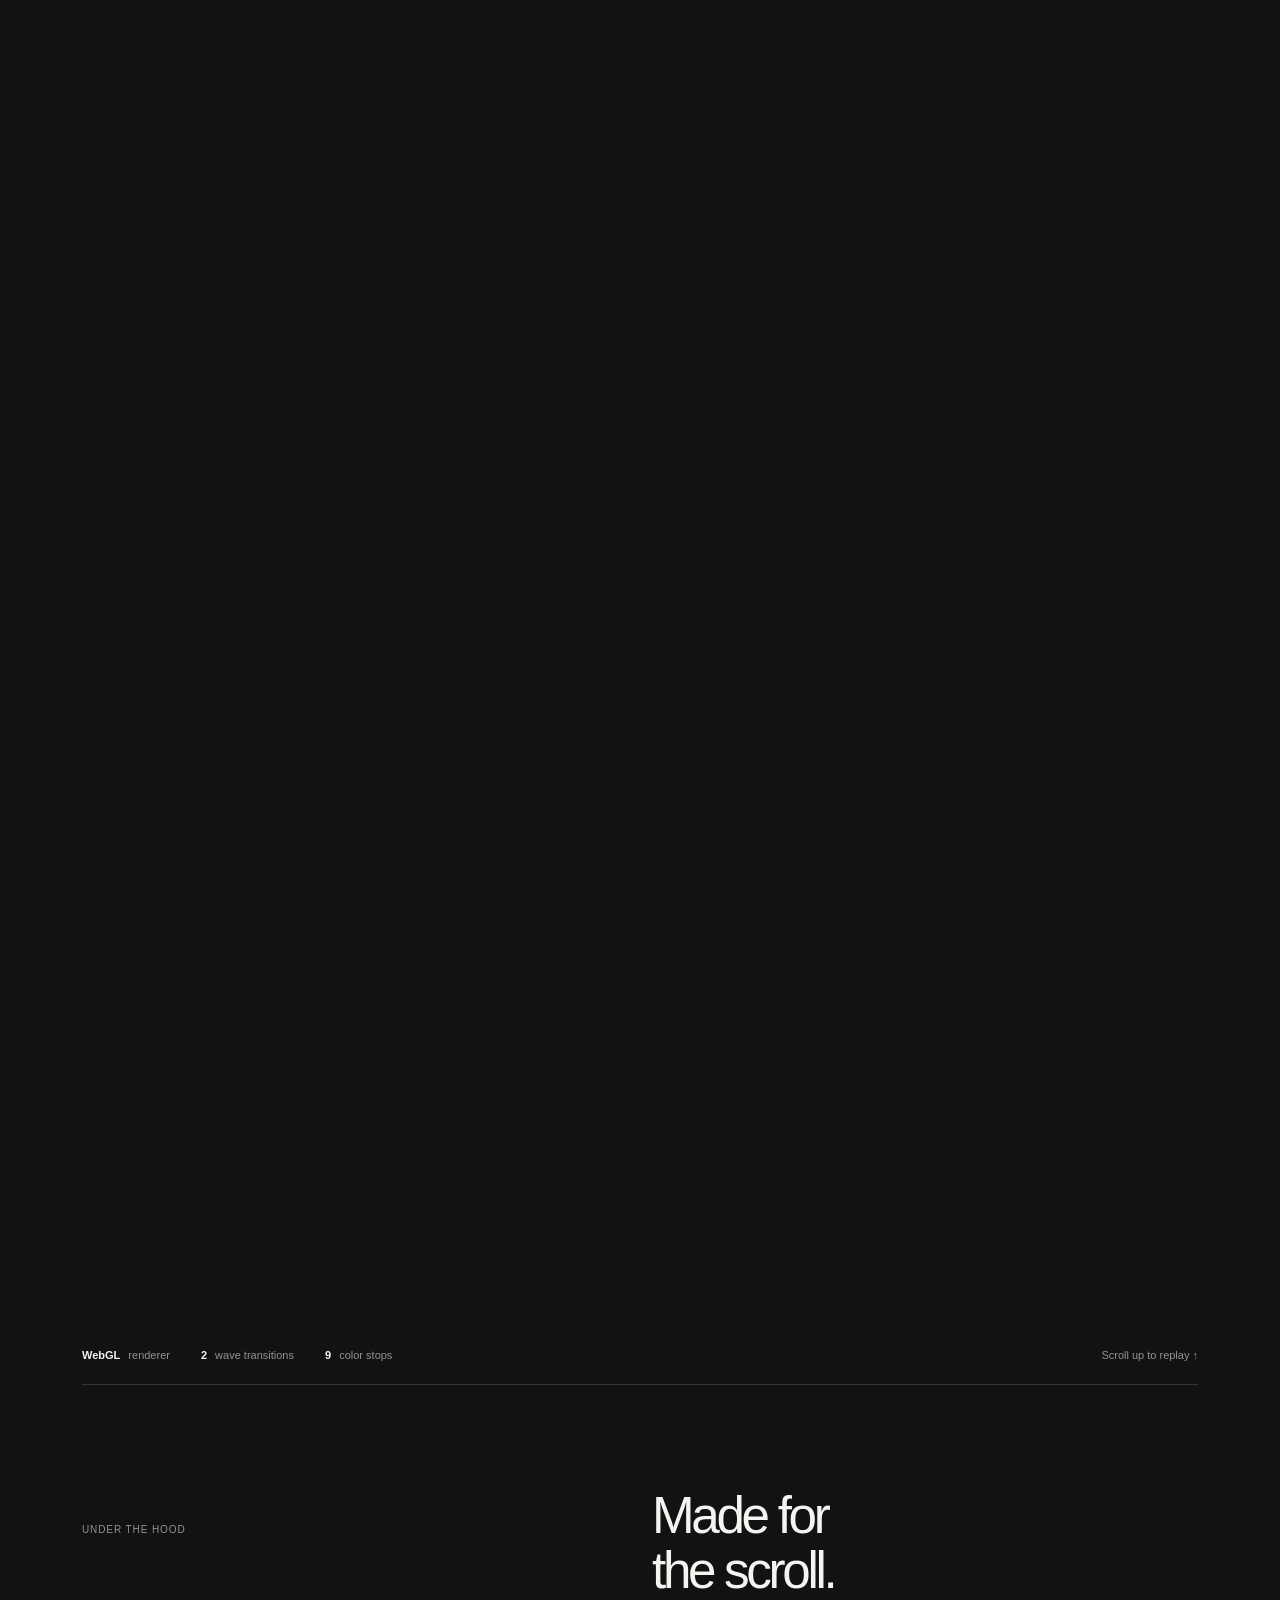
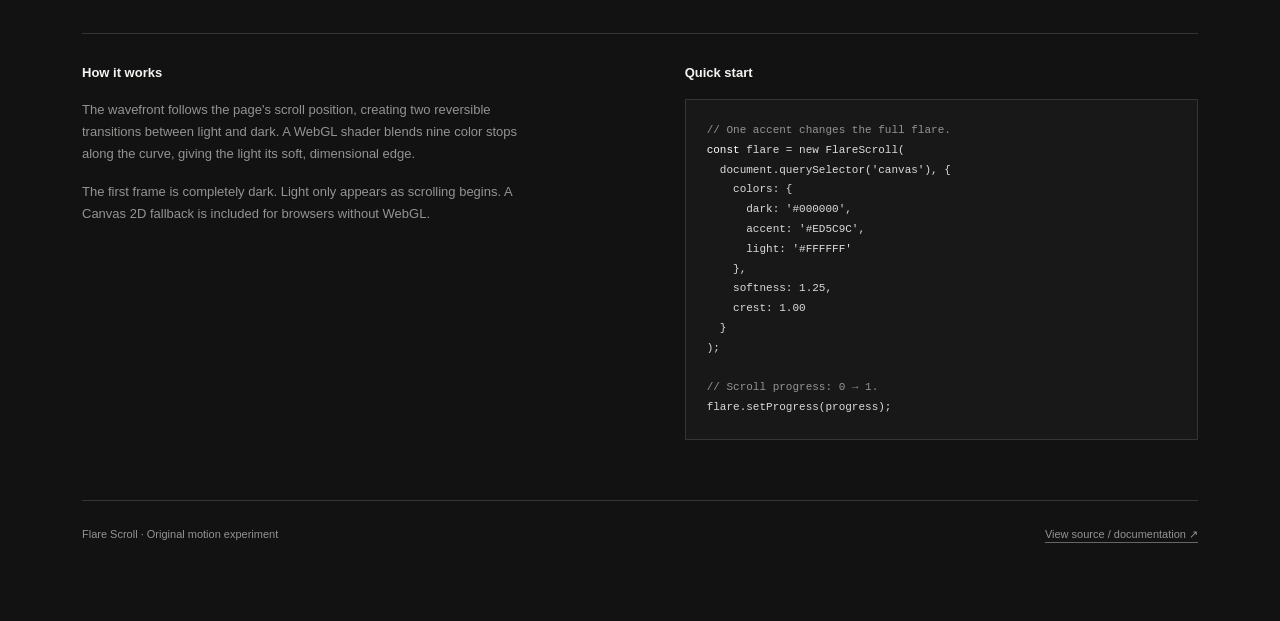
==== commit b41257c6: "Add shared Components identity header to Flare Scroll demo" ====
--- a/skills/flare-scroll/demo/index.html
+++ b/skills/flare-scroll/demo/index.html
@@ -14,6 +14,16 @@
 button,input{font:inherit}button{cursor:pointer;color:inherit}a{color:inherit}
 :is(button,input,a):focus-visible{outline:2px solid #f3f3f0;outline-offset:4px}
 .page{width:min(100% - 96px,1116px);margin:0 auto}
+
+/* Shared visual language with the Liquid Metal Border component study. */
+.topbar{min-height:90px;display:flex;justify-content:space-between;align-items:center;gap:20px;border-bottom:1px solid var(--rule)}
+.identity{display:flex;align-items:center;gap:13px;color:var(--text);text-decoration:none;font-weight:600;font-size:13px;letter-spacing:-.02em}
+.identity-mark{display:grid;place-items:center;width:31px;height:31px;border:1px solid var(--rule);border-radius:50%;overflow:hidden;flex:none;background:var(--surface)}
+.identity-mark img{display:block;width:100%;height:100%;object-fit:cover;object-position:center;border-radius:inherit}
+.top-note{color:var(--muted);font-size:12px}
+@media(max-width:720px){.topbar{min-height:74px}.top-note{font-size:10px}}
+@media(max-width:370px){.identity{gap:9px;font-size:12px}.top-note{font-size:9px}}
+
 .intro{padding:85px 0 64px;display:grid;grid-template-columns:minmax(0,1fr) 300px;gap:48px;align-items:end}
 .overline{font-size:11px;color:var(--muted);letter-spacing:.08em;text-transform:uppercase}
 .intro h1{margin:21px 0 0;font-size:clamp(55px,7vw,90px);line-height:1.02;font-weight:500;letter-spacing:-.078em}
@@ -113,6 +123,10 @@
 </head>
 <body>
 <div class="page">
+  <header class="topbar">
+    <a class="identity" href="https://github.com/annademeshko/vibecoding-toolkit" target="_blank" rel="noopener noreferrer"><span class="identity-mark" aria-hidden="true"><img src="[data-uri]" alt="" width="31" height="31" decoding="async"></span>Components</a>
+    <span class="top-note">Anna Demeshko — 002</span>
+  </header>
   <header class="intro"><div><div class="overline">Interface experiments / 002</div><h1>Flare Scroll.</h1></div><p class="descriptor">A scroll-driven study in light and motion. One organic wave, with an entirely editable color system.</p></header>
   <div class="preview-toolbar" aria-label="Preview header"><strong>Preview</strong><div class="toolbar-side"><span class="optional">Scroll-controlled</span><span class="tiny-separator" aria-hidden="true"></span><a href="#how-it-works">How it works</a><a href="https://github.com/annademeshko/vibecoding-toolkit/tree/main/skills/flare-scroll" target="_blank" rel="noopener noreferrer">Source ↗</a></div></div>
   <section class="demo-track" id="track" aria-label="Scroll animation playground">
